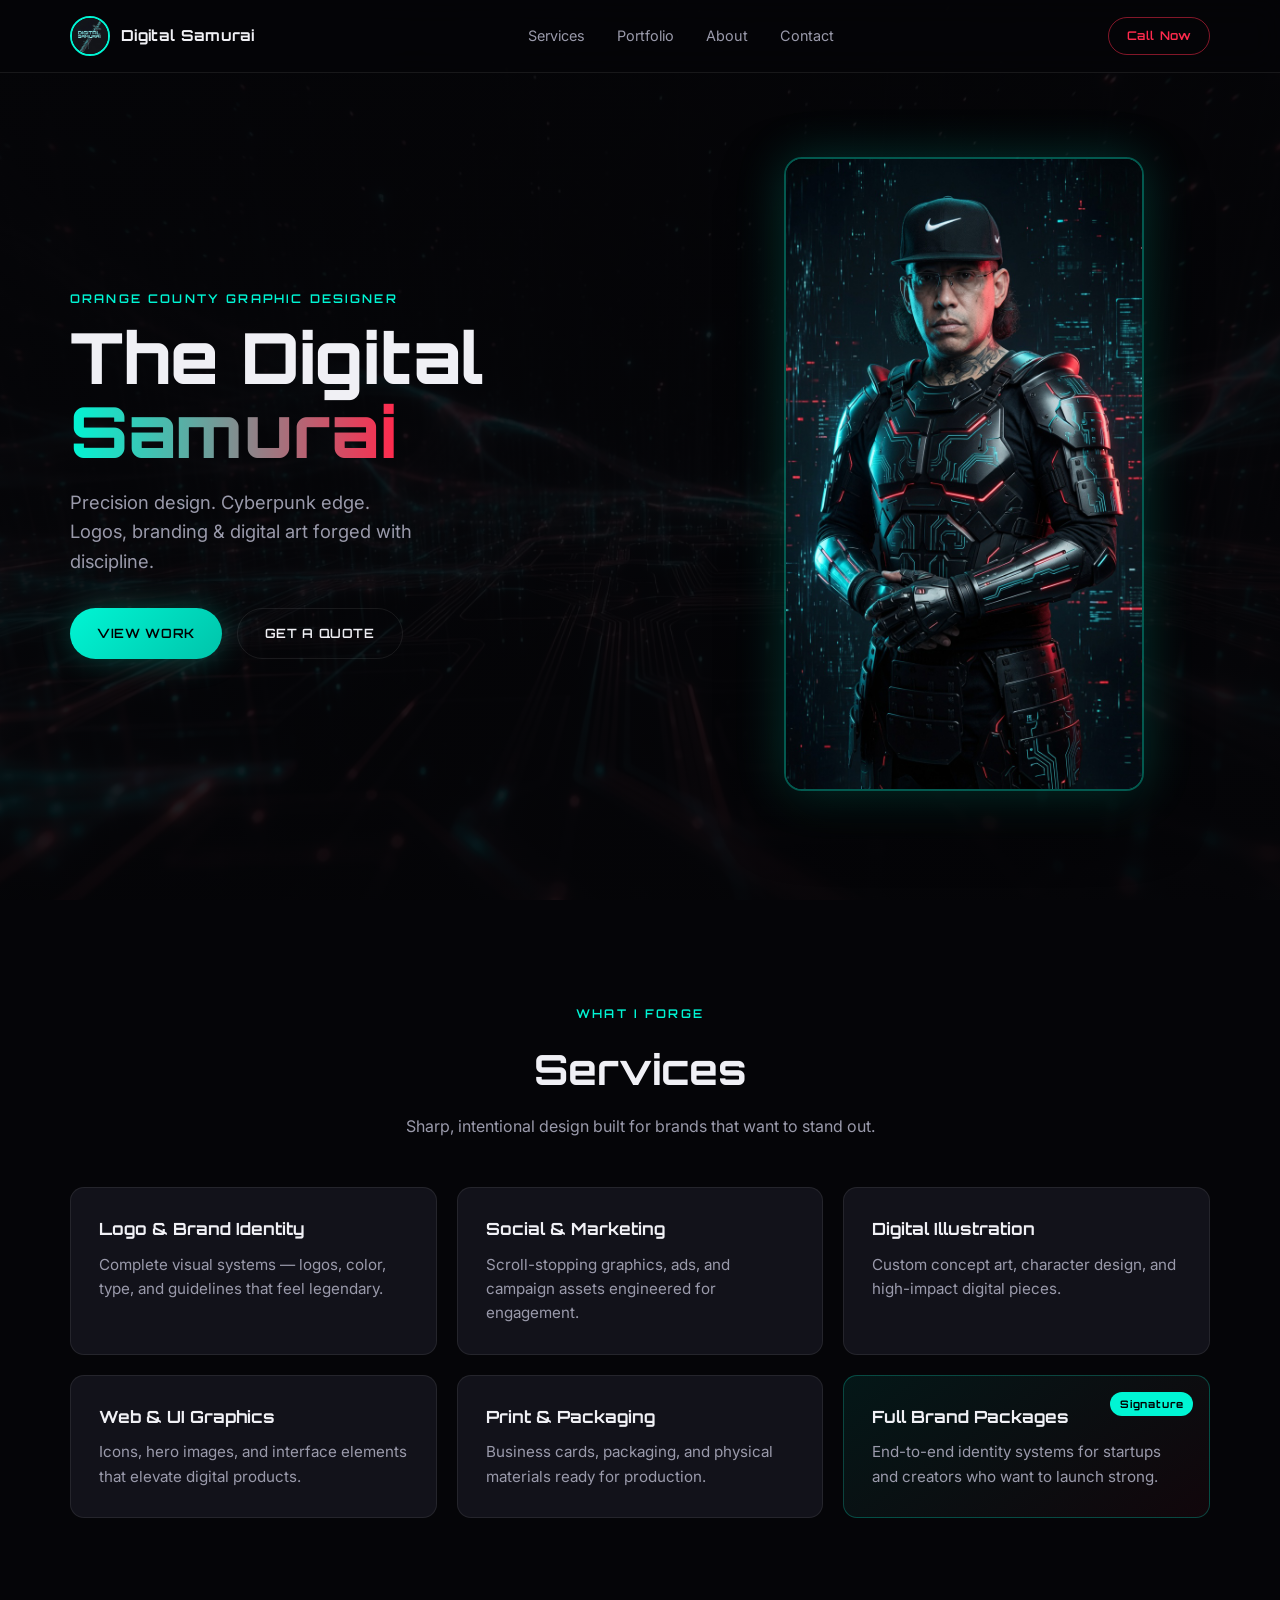
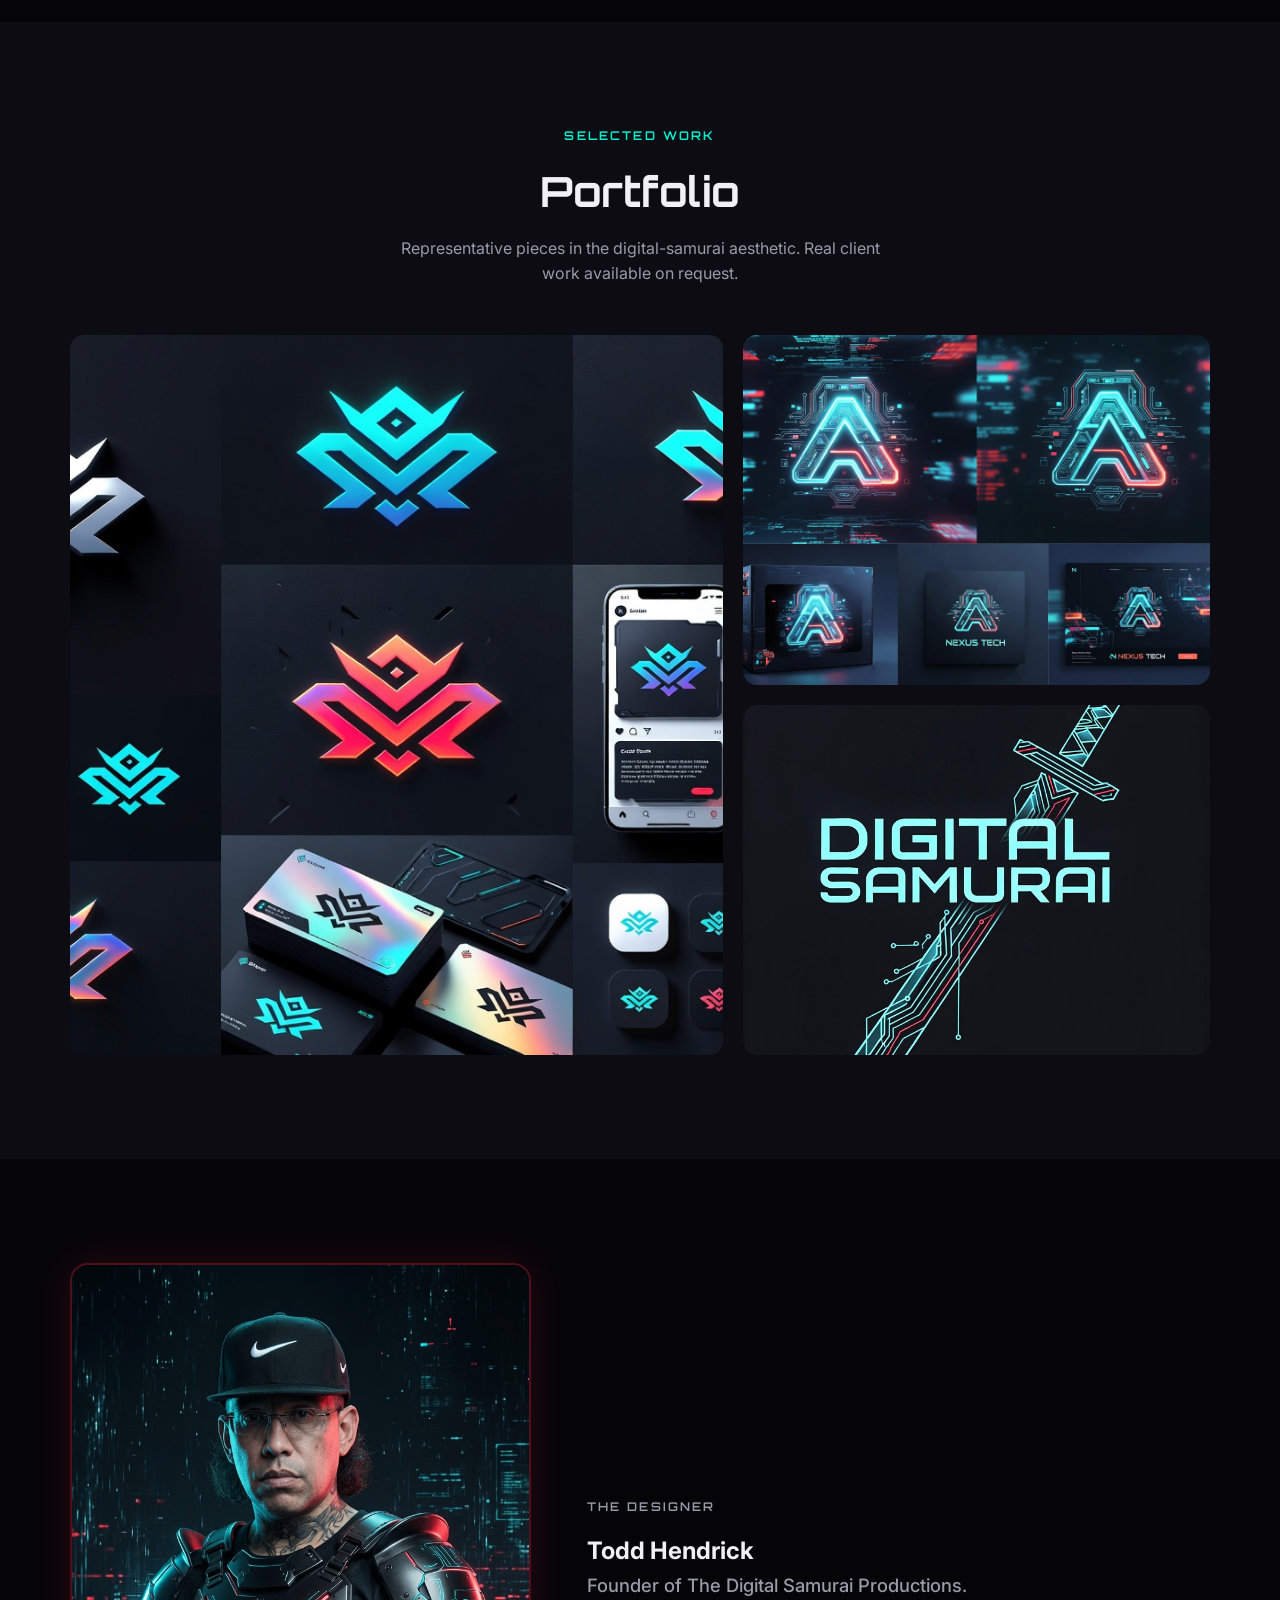
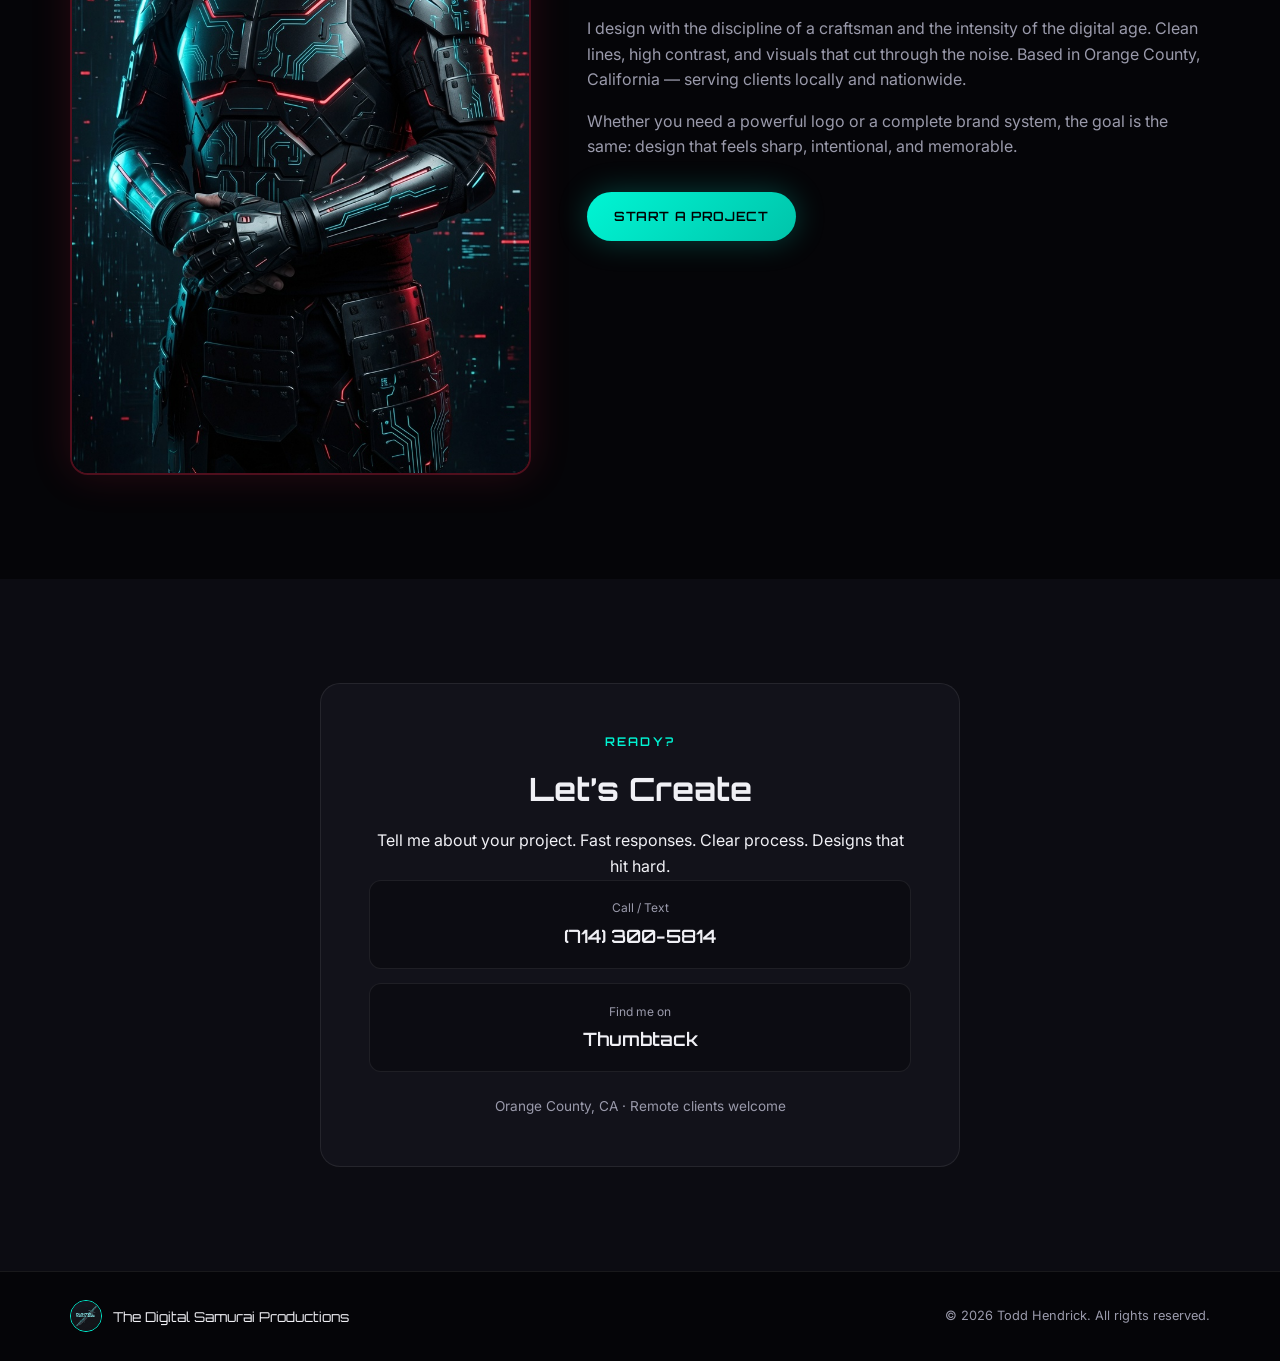
==== index.html @ 9743c08f "Add files via upload" ====
<!DOCTYPE html>
<html lang="en">
<head>
    <meta charset="UTF-8">
    <meta name="viewport" content="width=device-width, initial-scale=1.0">
    <meta name="description" content="The Digital Samurai Productions — Precision graphic design, logos, branding & digital art. Orange County based. Forged with cyberpunk intensity and samurai discipline.">
    <meta name="author" content="Todd Hendrick">
    <title>The Digital Samurai Productions | Graphic Design</title>
    <link rel="icon" type="image/jpeg" href="assets/images/logo.jpg">
    <link rel="preconnect" href="https://fonts.googleapis.com">
    <link rel="preconnect" href="https://fonts.gstatic.com" crossorigin>
    <link href="https://fonts.googleapis.com/css2?family=Orbitron:wght@500;600;700;800&family=Inter:wght@300;400;500;600;700&display=swap" rel="stylesheet">
    <link rel="stylesheet" href="styles.css">
</head>
<body>
    <!-- Header -->
    <header class="header" id="header">
        <div class="container nav">
            <a href="#home" class="logo">
                <img src="assets/images/logo.jpg" alt="Digital Samurai Logo" class="logo-img">
                <span>Digital Samurai</span>
            </a>
            <nav class="nav-links" id="nav-links">
                <a href="#services">Services</a>
                <a href="#portfolio">Portfolio</a>
                <a href="#about">About</a>
                <a href="#contact">Contact</a>
            </nav>
            <a href="tel:7143005814" class="btn-call">Call Now</a>
            <button class="menu-btn" id="menu-btn" aria-label="Menu">
                <span></span><span></span><span></span>
            </button>
        </div>
    </header>

    <!-- Hero -->
    <section class="hero" id="home">
        <div class="hero-bg">
            <img src="assets/images/hero-bg.jpg" alt="" class="hero-bg-img">
            <div class="hero-overlay"></div>
        </div>
        <div class="container hero-inner">
            <div class="hero-text">
                <p class="eyebrow">Orange County Graphic Designer</p>
                <h1>The Digital<br><span class="gradient">Samurai</span></h1>
                <p class="tagline">Precision design. Cyberpunk edge.<br>Logos, branding & digital art forged with discipline.</p>
                <div class="hero-ctas">
                    <a href="#portfolio" class="btn primary">View Work</a>
                    <a href="#contact" class="btn secondary">Get a Quote</a>
                </div>
            </div>
            <div class="hero-portrait">
                <img src="assets/images/portrait.jpg" alt="Todd Hendrick — Digital Samurai" class="portrait">
            </div>
        </div>
    </section>

    <!-- Services -->
    <section class="section" id="services">
        <div class="container">
            <div class="section-head">
                <p class="eyebrow">What I Forge</p>
                <h2>Services</h2>
                <p class="section-desc">Sharp, intentional design built for brands that want to stand out.</p>
            </div>
            <div class="services-grid">
                <div class="card">
                    <h3>Logo & Brand Identity</h3>
                    <p>Complete visual systems — logos, color, type, and guidelines that feel legendary.</p>
                </div>
                <div class="card">
                    <h3>Social & Marketing</h3>
                    <p>Scroll-stopping graphics, ads, and campaign assets engineered for engagement.</p>
                </div>
                <div class="card">
                    <h3>Digital Illustration</h3>
                    <p>Custom concept art, character design, and high-impact digital pieces.</p>
                </div>
                <div class="card">
                    <h3>Web & UI Graphics</h3>
                    <p>Icons, hero images, and interface elements that elevate digital products.</p>
                </div>
                <div class="card">
                    <h3>Print & Packaging</h3>
                    <p>Business cards, packaging, and physical materials ready for production.</p>
                </div>
                <div class="card featured">
                    <span class="badge">Signature</span>
                    <h3>Full Brand Packages</h3>
                    <p>End-to-end identity systems for startups and creators who want to launch strong.</p>
                </div>
            </div>
        </div>
    </section>

    <!-- Portfolio -->
    <section class="section dark" id="portfolio">
        <div class="container">
            <div class="section-head">
                <p class="eyebrow">Selected Work</p>
                <h2>Portfolio</h2>
                <p class="section-desc">Representative pieces in the digital-samurai aesthetic. Real client work available on request.</p>
            </div>
            <div class="portfolio-grid">
                <article class="work large">
                    <img src="assets/images/portfolio-1.jpg" alt="Brand Identity System">
                    <div class="work-info">
                        <h3>Brand Identity Systems</h3>
                        <p>Full logo suites, mockups & digital applications</p>
                    </div>
                </article>
                <article class="work">
                    <img src="assets/images/portfolio-2.jpg" alt="Tech Logo & Packaging">
                    <div class="work-info">
                        <h3>Tech Branding</h3>
                        <p>Logo, packaging & web presence</p>
                    </div>
                </article>
                <article class="work">
                    <img src="assets/images/logo.jpg" alt="Digital Samurai Mark">
                    <div class="work-info">
                        <h3>Own Mark</h3>
                        <p>Primary logo exploration</p>
                    </div>
                </article>
            </div>
        </div>
    </section>

    <!-- About -->
    <section class="section" id="about">
        <div class="container about-grid">
            <div class="about-img">
                <img src="assets/images/portrait.jpg" alt="Todd Hendrick">
            </div>
            <div class="about-text">
                <p class="eyebrow">The Designer</p>
                <h2>Todd Hendrick</h2>
                <p class="lead">Founder of The Digital Samurai Productions.</p>
                <p>I design with the discipline of a craftsman and the intensity of the digital age. Clean lines, high contrast, and visuals that cut through the noise. Based in Orange County, California — serving clients locally and nationwide.</p>
                <p>Whether you need a powerful logo or a complete brand system, the goal is the same: design that feels sharp, intentional, and memorable.</p>
                <a href="#contact" class="btn primary">Start a Project</a>
            </div>
        </div>
    </section>

    <!-- Contact -->
    <section class="section dark" id="contact">
        <div class="container">
            <div class="contact-box">
                <div class="contact-text">
                    <p class="eyebrow">Ready?</p>
                    <h2>Let’s Create</h2>
                    <p>Tell me about your project. Fast responses. Clear process. Designs that hit hard.</p>
                    <div class="contact-methods">
                        <a href="tel:7143005814" class="method">
                            <span class="label">Call / Text</span>
                            <span class="value">(714) 300-5814</span>
                        </a>
                        <a href="https://www.thumbtack.com" target="_blank" rel="noopener" class="method">
                            <span class="label">Find me on</span>
                            <span class="value">Thumbtack</span>
                        </a>
                    </div>
                    <p class="note">Orange County, CA · Remote clients welcome</p>
                </div>
            </div>
        </div>
    </section>

    <!-- Footer -->
    <footer class="footer">
        <div class="container footer-inner">
            <div class="footer-brand">
                <img src="assets/images/logo.jpg" alt="" class="footer-logo">
                <span>The Digital Samurai Productions</span>
            </div>
            <p class="copyright">© 2026 Todd Hendrick. All rights reserved.</p>
        </div>
    </footer>

    <script src="script.js"></script>
</body>
</html>
---- styles.css ----
/* Digital Samurai v2 — Clean Cyberpunk */
:root {
    --bg: #050508;
    --bg-2: #0c0c12;
    --card: #12121a;
    --cyan: #00f5d4;
    --red: #ff2a4d;
    --text: #f0f0f5;
    --muted: #9a9aab;
    --border: rgba(255,255,255,0.08);
    --font-display: 'Orbitron', sans-serif;
    --font-body: 'Inter', system-ui, sans-serif;
    --radius: 14px;
}

*, *::before, *::after { box-sizing: border-box; margin: 0; padding: 0; }
html { scroll-behavior: smooth; }
body {
    font-family: var(--font-body);
    background: var(--bg);
    color: var(--text);
    line-height: 1.6;
    -webkit-font-smoothing: antialiased;
}
img { max-width: 100%; display: block; }
a { color: inherit; text-decoration: none; }
.container { width: min(1140px, 92vw); margin-inline: auto; }

/* Header */
.header {
    position: fixed;
    top: 0; left: 0; right: 0;
    z-index: 100;
    padding: 1rem 0;
    background: rgba(5,5,8,0.85);
    backdrop-filter: blur(16px);
    border-bottom: 1px solid var(--border);
}
.nav {
    display: flex;
    align-items: center;
    justify-content: space-between;
    gap: 1.5rem;
}
.logo {
    display: flex;
    align-items: center;
    gap: 0.7rem;
    font-family: var(--font-display);
    font-weight: 700;
    font-size: 0.95rem;
    letter-spacing: 0.02em;
}
.logo-img {
    width: 40px; height: 40px;
    border-radius: 50%;
    object-fit: cover;
    border: 2px solid var(--cyan);
}
.nav-links {
    display: flex;
    gap: 2rem;
}
.nav-links a {
    font-size: 0.9rem;
    color: var(--muted);
    transition: color 0.2s;
}
.nav-links a:hover { color: var(--text); }
.btn-call {
    font-family: var(--font-display);
    font-size: 0.75rem;
    font-weight: 600;
    letter-spacing: 0.05em;
    padding: 0.55rem 1.1rem;
    border: 1px solid rgba(255,42,77,0.5);
    border-radius: 50px;
    color: var(--red);
    transition: all 0.25s;
}
.btn-call:hover {
    background: var(--red);
    color: #fff;
}
.menu-btn {
    display: none;
    flex-direction: column;
    gap: 5px;
    background: none;
    border: none;
    cursor: pointer;
}
.menu-btn span {
    width: 22px; height: 2px;
    background: var(--text);
}

/* Hero */
.hero {
    position: relative;
    min-height: 100vh;
    display: flex;
    align-items: center;
    padding: 7rem 0 4rem;
    overflow: hidden;
}
.hero-bg {
    position: absolute;
    inset: 0;
    z-index: 0;
}
.hero-bg-img {
    width: 100%; height: 100%;
    object-fit: cover;
    opacity: 0.35;
}
.hero-overlay {
    position: absolute;
    inset: 0;
    background: linear-gradient(135deg, rgba(5,5,8,0.92) 0%, rgba(5,5,8,0.7) 50%, rgba(5,5,8,0.9) 100%);
}
.hero-inner {
    position: relative;
    z-index: 1;
    display: grid;
    grid-template-columns: 1.1fr 0.9fr;
    gap: 3rem;
    align-items: center;
}
.eyebrow {
    font-family: var(--font-display);
    font-size: 0.75rem;
    font-weight: 600;
    letter-spacing: 0.18em;
    text-transform: uppercase;
    color: var(--cyan);
    margin-bottom: 0.8rem;
}
.hero h1 {
    font-family: var(--font-display);
    font-size: clamp(2.8rem, 7vw, 4.4rem);
    font-weight: 800;
    line-height: 1.05;
    margin-bottom: 1.2rem;
}
.gradient {
    background: linear-gradient(90deg, var(--cyan), var(--red));
    -webkit-background-clip: text;
    -webkit-text-fill-color: transparent;
    background-clip: text;
}
.tagline {
    font-size: 1.15rem;
    color: var(--muted);
    margin-bottom: 2rem;
    max-width: 420px;
}
.hero-ctas {
    display: flex;
    flex-wrap: wrap;
    gap: 0.9rem;
}
.btn {
    display: inline-flex;
    align-items: center;
    justify-content: center;
    padding: 0.9rem 1.7rem;
    font-family: var(--font-display);
    font-size: 0.8rem;
    font-weight: 600;
    letter-spacing: 0.05em;
    text-transform: uppercase;
    border-radius: 50px;
    border: none;
    cursor: pointer;
    transition: all 0.25s;
}
.btn.primary {
    background: linear-gradient(135deg, var(--cyan), #00c4aa);
    color: #000;
    box-shadow: 0 0 30px rgba(0,245,212,0.25);
}
.btn.primary:hover {
    transform: translateY(-2px);
    box-shadow: 0 0 40px rgba(0,245,212,0.4);
}
.btn.secondary {
    background: transparent;
    color: var(--text);
    border: 1px solid var(--border);
}
.btn.secondary:hover {
    border-color: var(--cyan);
    color: var(--cyan);
}
.hero-portrait {
    display: flex;
    justify-content: center;
}
.portrait {
    width: min(360px, 90%);
    border-radius: 18px;
    border: 2px solid rgba(0,245,212,0.35);
    box-shadow: 0 0 50px rgba(0,245,212,0.2), 0 25px 60px rgba(0,0,0,0.5);
}

/* Sections */
.section {
    padding: clamp(4rem, 9vw, 6.5rem) 0;
}
.section.dark { background: var(--bg-2); }
.section-head {
    text-align: center;
    margin-bottom: 3rem;
}
.section-head h2 {
    font-family: var(--font-display);
    font-size: clamp(1.9rem, 4vw, 2.6rem);
    font-weight: 700;
    margin-bottom: 0.7rem;
}
.section-desc {
    color: var(--muted);
    max-width: 480px;
    margin-inline: auto;
}

/* Services */
.services-grid {
    display: grid;
    grid-template-columns: repeat(auto-fit, minmax(280px, 1fr));
    gap: 1.25rem;
}
.card {
    background: var(--card);
    border: 1px solid var(--border);
    border-radius: var(--radius);
    padding: 1.75rem;
    position: relative;
    transition: all 0.3s;
}
.card:hover {
    border-color: rgba(0,245,212,0.3);
    transform: translateY(-4px);
}
.card h3 {
    font-family: var(--font-display);
    font-size: 1.05rem;
    margin-bottom: 0.6rem;
}
.card p { color: var(--muted); font-size: 0.95rem; }
.card.featured {
    background: linear-gradient(145deg, rgba(0,245,212,0.08), rgba(255,42,77,0.05));
    border-color: rgba(0,245,212,0.25);
}
.badge {
    position: absolute;
    top: 1rem; right: 1rem;
    font-family: var(--font-display);
    font-size: 0.65rem;
    font-weight: 700;
    letter-spacing: 0.08em;
    background: var(--cyan);
    color: #000;
    padding: 0.25rem 0.6rem;
    border-radius: 20px;
}

/* Portfolio */
.portfolio-grid {
    display: grid;
    grid-template-columns: 1.4fr 1fr;
    gap: 1.25rem;
}
.work {
    position: relative;
    border-radius: var(--radius);
    overflow: hidden;
    background: var(--card);
    aspect-ratio: 4/3;
}
.work.large {
    grid-row: span 2;
    aspect-ratio: auto;
}
.work img {
    width: 100%; height: 100%;
    object-fit: cover;
    transition: transform 0.5s;
}
.work:hover img { transform: scale(1.05); }
.work-info {
    position: absolute;
    inset: 0;
    background: linear-gradient(to top, rgba(5,5,8,0.92) 0%, transparent 55%);
    display: flex;
    flex-direction: column;
    justify-content: flex-end;
    padding: 1.4rem;
    opacity: 0;
    transition: opacity 0.3s;
}
.work:hover .work-info { opacity: 1; }
.work-info h3 {
    font-family: var(--font-display);
    font-size: 1.1rem;
    margin-bottom: 0.25rem;
}
.work-info p { font-size: 0.85rem; color: var(--muted); }

/* About */
.about-grid {
    display: grid;
    grid-template-columns: 0.85fr 1.15fr;
    gap: 3.5rem;
    align-items: center;
}
.about-img img {
    border-radius: 18px;
    border: 2px solid rgba(255,42,77,0.3);
    box-shadow: 0 0 40px rgba(255,42,77,0.15);
}
.about-text .lead {
    font-size: 1.15rem;
    font-weight: 500;
    margin-bottom: 1rem;
}
.about-text p {
    color: var(--muted);
    margin-bottom: 1rem;
}
.about-text .btn { margin-top: 1rem; }

/* Contact */
.contact-box {
    background: var(--card);
    border: 1px solid var(--border);
    border-radius: 20px;
    padding: 3rem;
    max-width: 640px;
    margin-inline: auto;
    text-align: center;
}
.contact-box h2 {
    font-family: var(--font-display);
    font-size: 2rem;
    margin-bottom: 0.8rem;
}
.contact-box > p {
    color: var(--muted);
    margin-bottom: 2rem;
}
.contact-methods {
    display: flex;
    flex-direction: column;
    gap: 0.9rem;
    margin-bottom: 1.5rem;
}
.method {
    display: flex;
    flex-direction: column;
    align-items: center;
    padding: 1.1rem;
    background: var(--bg-2);
    border: 1px solid var(--border);
    border-radius: 12px;
    transition: all 0.25s;
}
.method:hover {
    border-color: var(--cyan);
    background: rgba(0,245,212,0.05);
}
.method .label {
    font-size: 0.75rem;
    color: var(--muted);
    margin-bottom: 0.2rem;
}
.method .value {
    font-family: var(--font-display);
    font-weight: 600;
    font-size: 1.15rem;
}
.note {
    font-size: 0.85rem;
    color: var(--muted);
}

/* Footer */
.footer {
    border-top: 1px solid var(--border);
    padding: 1.8rem 0;
}
.footer-inner {
    display: flex;
    align-items: center;
    justify-content: space-between;
    gap: 1rem;
    flex-wrap: wrap;
}
.footer-brand {
    display: flex;
    align-items: center;
    gap: 0.7rem;
    font-family: var(--font-display);
    font-size: 0.85rem;
}
.footer-logo {
    width: 32px; height: 32px;
    border-radius: 50%;
    border: 1px solid var(--cyan);
}
.copyright {
    font-size: 0.8rem;
    color: var(--muted);
}

/* Responsive */
@media (max-width: 900px) {
    .hero-inner {
        grid-template-columns: 1fr;
        text-align: center;
    }
    .tagline { margin-inline: auto; }
    .hero-ctas { justify-content: center; }
    .hero-portrait { order: -1; }
    .portrait { width: min(280px, 75%); }
    .about-grid {
        grid-template-columns: 1fr;
        gap: 2rem;
    }
    .about-img { max-width: 320px; margin-inline: auto; }
    .portfolio-grid {
        grid-template-columns: 1fr;
    }
    .work.large { grid-row: auto; }
}

@media (max-width: 700px) {
    .nav-links, .btn-call { display: none; }
    .menu-btn { display: flex; }
    .nav-links.open {
        display: flex;
        flex-direction: column;
        position: fixed;
        top: 0; right: 0;
        width: 260px; height: 100vh;
        background: var(--card);
        padding: 5rem 1.5rem 2rem;
        gap: 1.5rem;
        border-left: 1px solid var(--border);
        z-index: 99;
    }
    .contact-box { padding: 2rem 1.5rem; }
}
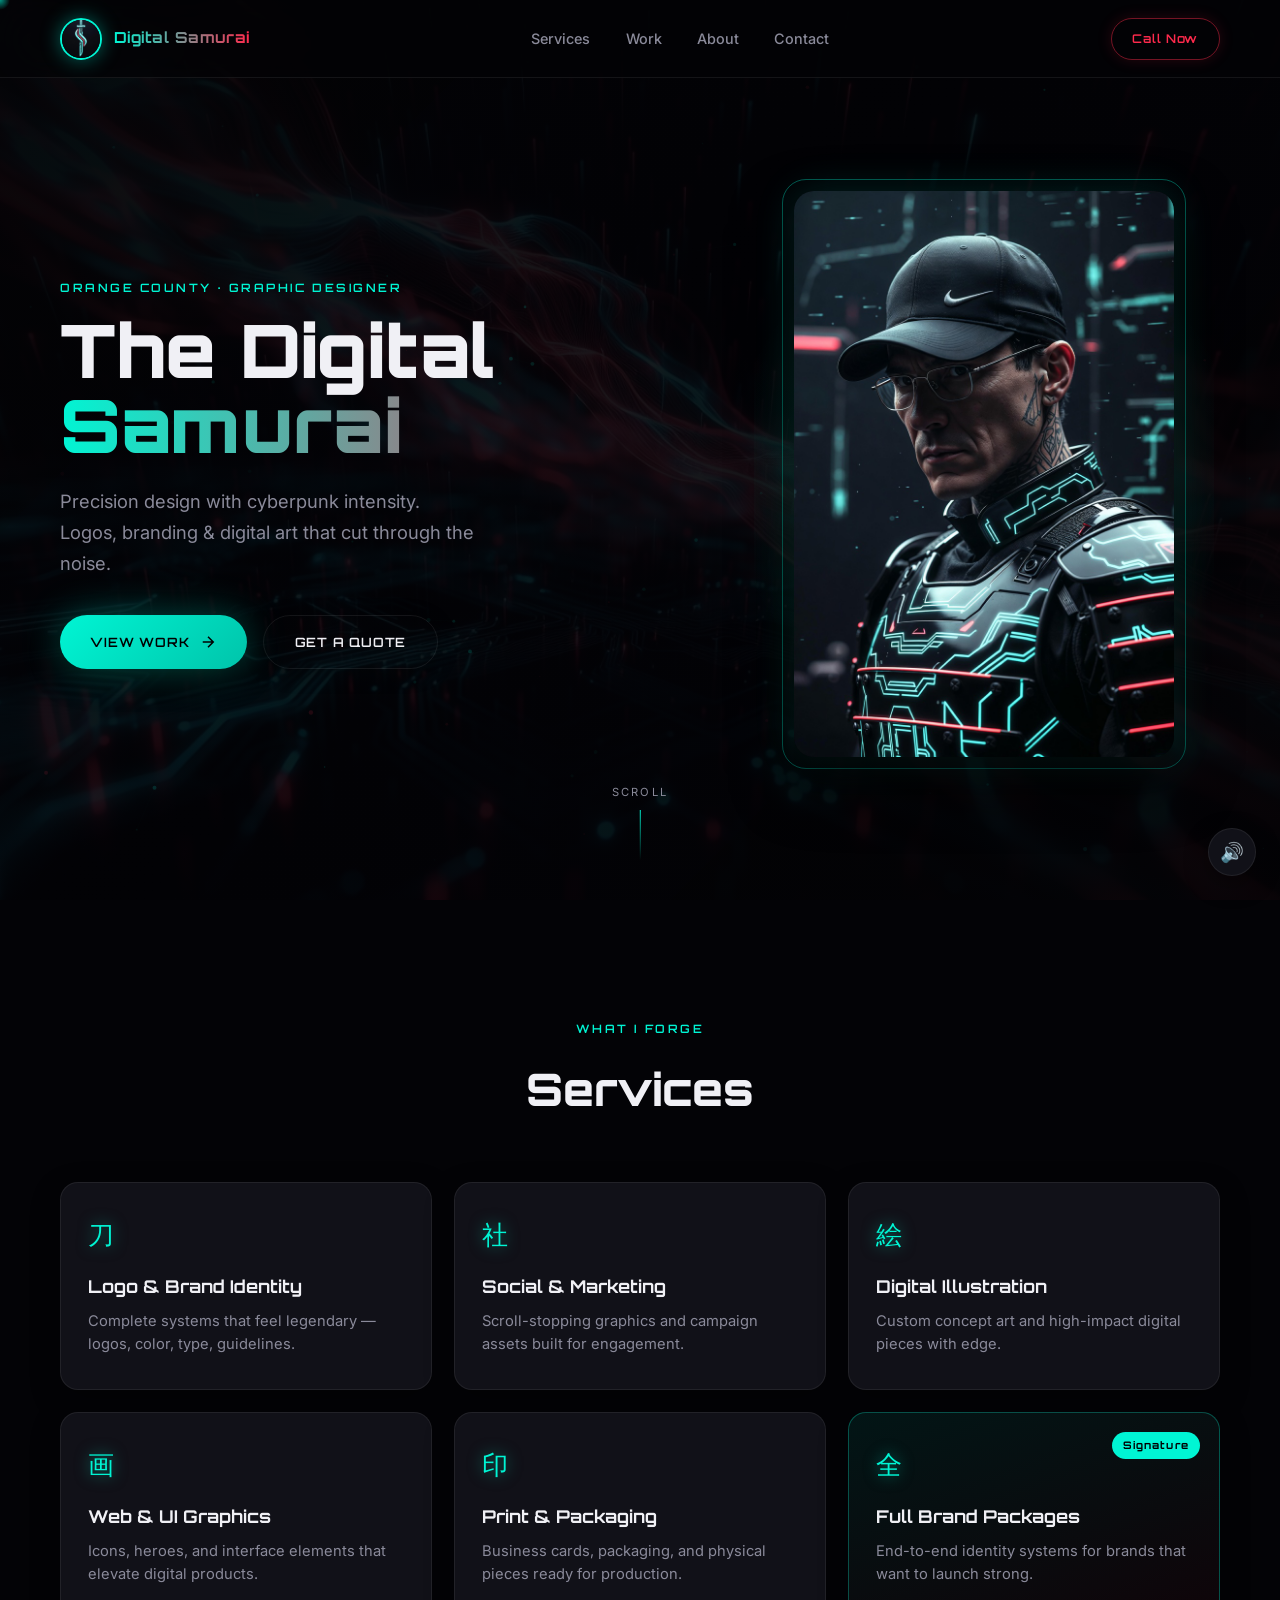
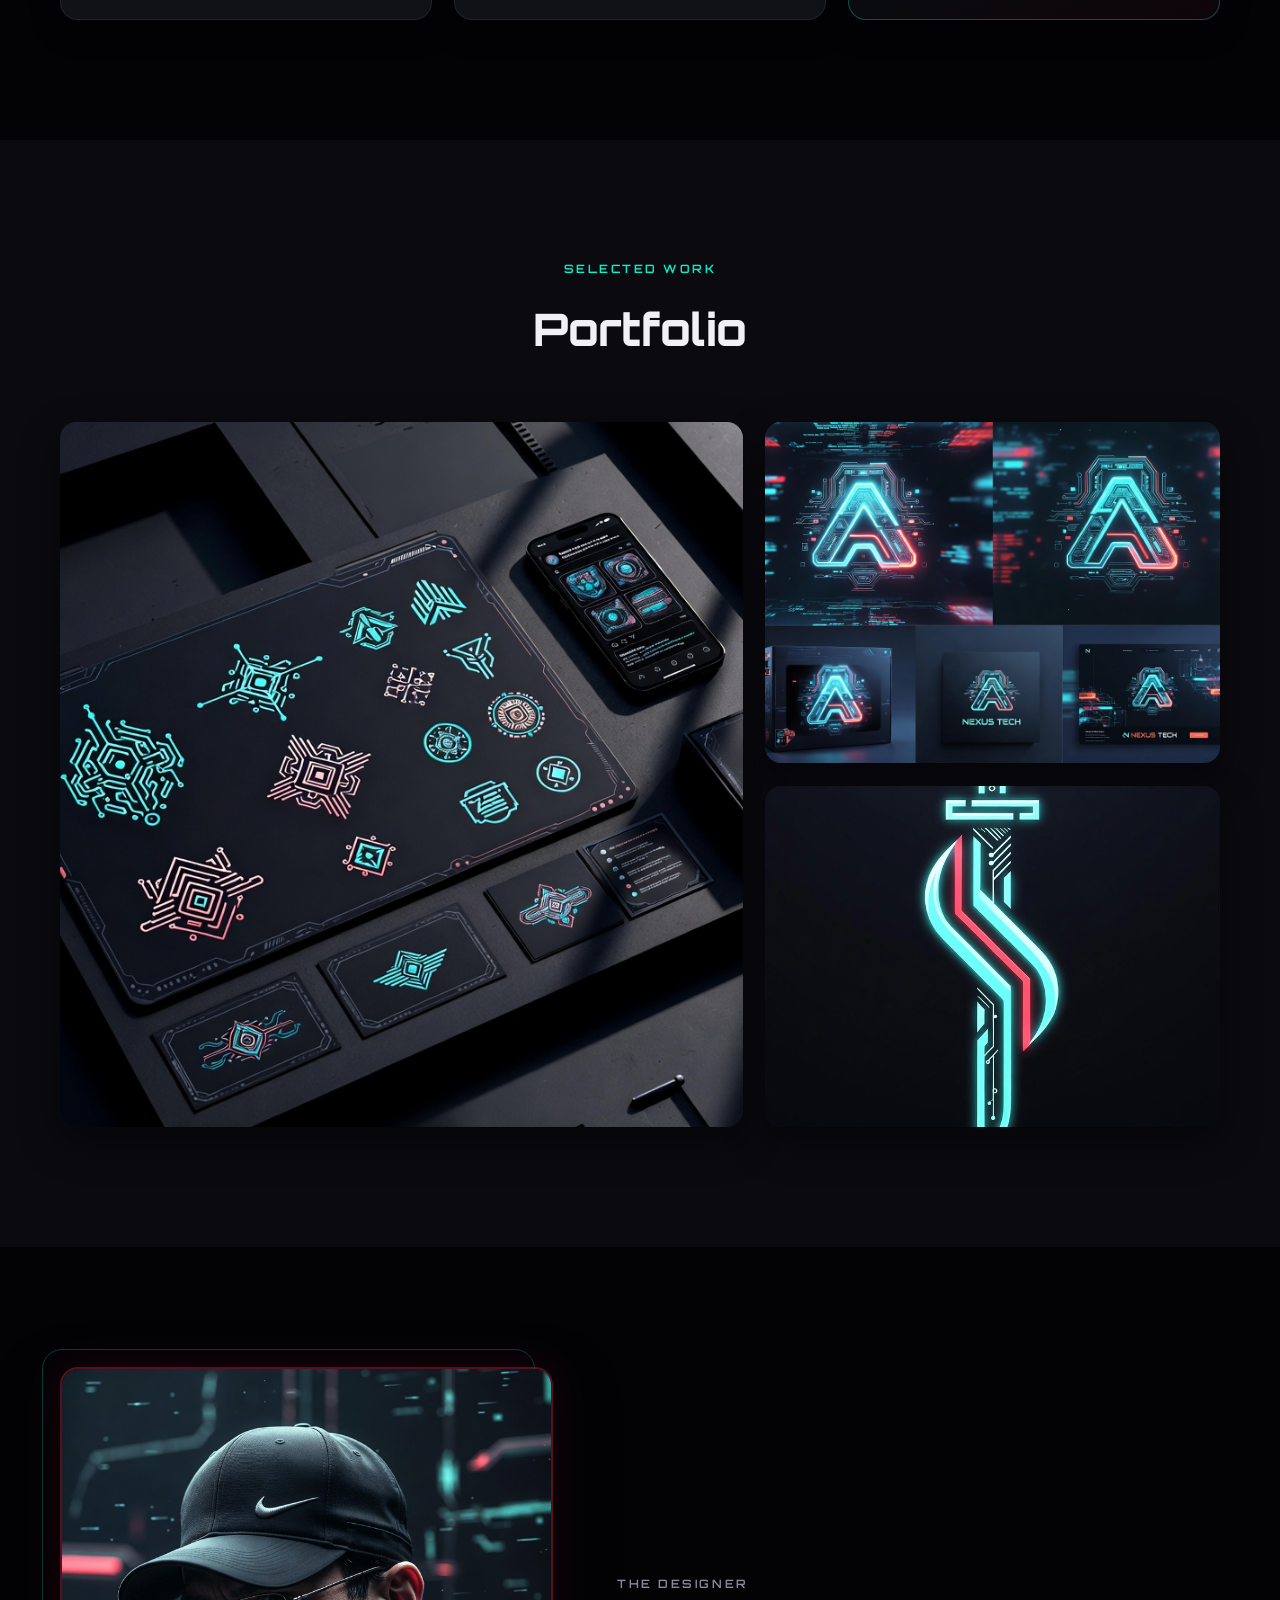
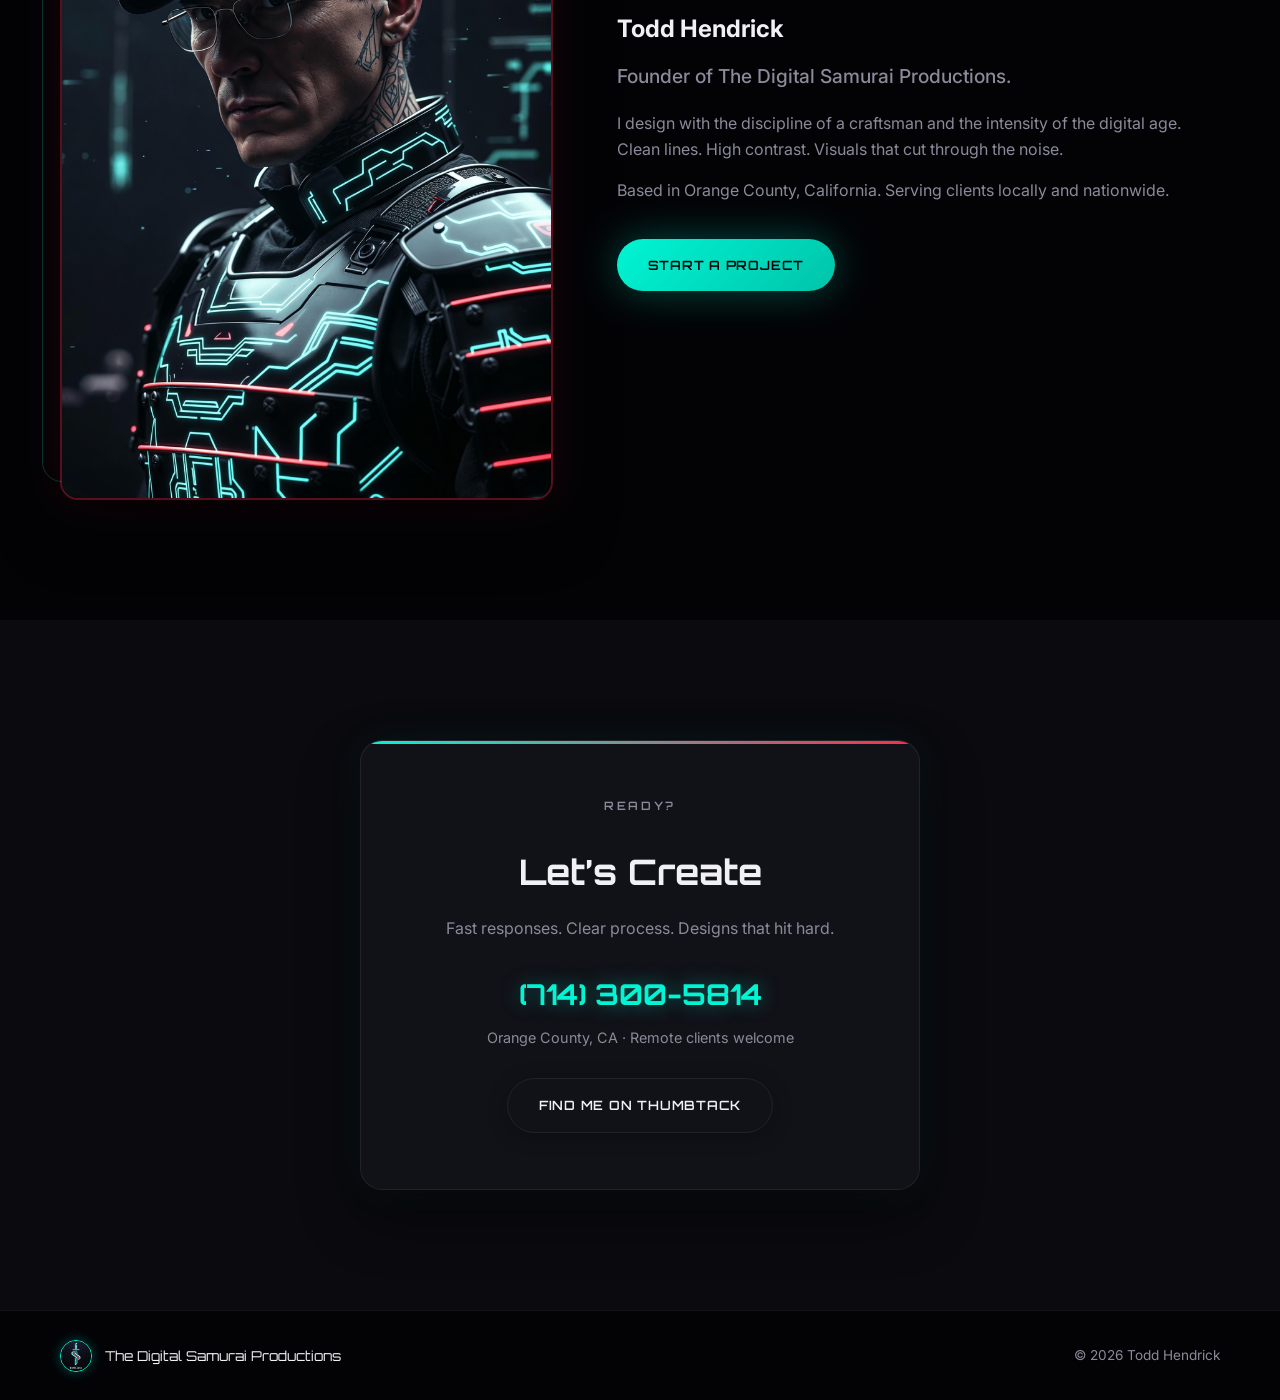
==== commit 392991c9: "Add files via upload" ====
--- a/index.html
+++ b/index.html
@@ -1,184 +1,232 @@
 <!DOCTYPE html>
 <html lang="en">
 <head>
-    <meta charset="UTF-8">
-    <meta name="viewport" content="width=device-width, initial-scale=1.0">
-    <meta name="description" content="The Digital Samurai Productions — Precision graphic design, logos, branding & digital art. Orange County based. Forged with cyberpunk intensity and samurai discipline.">
-    <meta name="author" content="Todd Hendrick">
-    <title>The Digital Samurai Productions | Graphic Design</title>
-    <link rel="icon" type="image/jpeg" href="assets/images/logo.jpg">
-    <link rel="preconnect" href="https://fonts.googleapis.com">
-    <link rel="preconnect" href="https://fonts.gstatic.com" crossorigin>
-    <link href="https://fonts.googleapis.com/css2?family=Orbitron:wght@500;600;700;800&family=Inter:wght@300;400;500;600;700&display=swap" rel="stylesheet">
-    <link rel="stylesheet" href="styles.css">
+  <meta charset="UTF-8" />
+  <meta name="viewport" content="width=device-width, initial-scale=1.0" />
+  <title>The Digital Samurai Productions</title>
+  <meta name="description" content="High-impact graphic design by Todd Hendrick. Cyberpunk precision. Samurai discipline." />
+  <link rel="icon" href="assets/images/logo.jpg" />
+  <link rel="preconnect" href="https://fonts.googleapis.com" />
+  <link rel="preconnect" href="https://fonts.gstatic.com" crossorigin />
+  <link href="https://fonts.googleapis.com/css2?family=Orbitron:wght@600;700;800;900&family=Inter:wght@300;400;500;600;700&display=swap" rel="stylesheet" />
+  <link rel="stylesheet" href="styles.css" />
 </head>
 <body>
-    <!-- Header -->
-    <header class="header" id="header">
-        <div class="container nav">
-            <a href="#home" class="logo">
-                <img src="assets/images/logo.jpg" alt="Digital Samurai Logo" class="logo-img">
-                <span>Digital Samurai</span>
-            </a>
-            <nav class="nav-links" id="nav-links">
-                <a href="#services">Services</a>
-                <a href="#portfolio">Portfolio</a>
-                <a href="#about">About</a>
-                <a href="#contact">Contact</a>
-            </nav>
-            <a href="tel:7143005814" class="btn-call">Call Now</a>
-            <button class="menu-btn" id="menu-btn" aria-label="Menu">
-                <span></span><span></span><span></span>
-            </button>
+  <!-- Particle Canvas -->
+  <canvas id="particles"></canvas>
+
+  <!-- Custom Cursor Glow -->
+  <div class="cursor-glow" id="cursor-glow"></div>
+
+  <!-- Header -->
+  <header class="header" id="header">
+    <div class="container nav">
+      <a href="#home" class="logo">
+        <img src="assets/images/logo.jpg" alt="Logo" class="logo-img" />
+        <span class="logo-text">Digital Samurai</span>
+      </a>
+
+      <nav class="nav-menu" id="nav-menu">
+        <a href="#services" class="nav-link" data-text="Services">Services</a>
+        <a href="#work" class="nav-link" data-text="Work">Work</a>
+        <a href="#about" class="nav-link" data-text="About">About</a>
+        <a href="#contact" class="nav-link" data-text="Contact">Contact</a>
+      </nav>
+
+      <a href="tel:7143005814" class="cta-call">
+        <span>Call Now</span>
+      </a>
+
+      <button class="burger" id="burger" aria-label="Menu">
+        <span></span><span></span><span></span>
+      </button>
+    </div>
+  </header>
+
+  <!-- Mobile Overlay Menu -->
+  <div class="mobile-menu" id="mobile-menu">
+    <div class="mobile-links">
+      <a href="#services" class="mobile-link">Services</a>
+      <a href="#work" class="mobile-link">Work</a>
+      <a href="#about" class="mobile-link">About</a>
+      <a href="#contact" class="mobile-link">Contact</a>
+      <a href="tel:7143005814" class="mobile-call">Call (714) 300-5814</a>
+    </div>
+  </div>
+
+  <!-- Hero -->
+  <section class="hero" id="home">
+    <div class="hero-bg-wrap">
+      <img src="assets/images/hero-bg.jpg" alt="" class="hero-bg" />
+      <div class="hero-gradient"></div>
+    </div>
+
+    <div class="container hero-grid">
+      <div class="hero-text">
+        <p class="eyebrow reveal">Orange County · Graphic Designer</p>
+        <h1 class="reveal">
+          <span class="line">The Digital</span>
+          <span class="line gradient">Samurai</span>
+        </h1>
+        <p class="tagline reveal">Precision design with cyberpunk intensity.<br>Logos, branding & digital art that cut through the noise.</p>
+        <div class="hero-btns reveal">
+          <a href="#work" class="btn btn-primary">
+            <span>View Work</span>
+            <svg width="18" height="18" viewBox="0 0 24 24" fill="none" stroke="currentColor" stroke-width="2"><path d="M5 12h14M12 5l7 7-7 7"/></svg>
+          </a>
+          <a href="#contact" class="btn btn-ghost">Get a Quote</a>
         </div>
-    </header>
-
-    <!-- Hero -->
-    <section class="hero" id="home">
-        <div class="hero-bg">
-            <img src="assets/images/hero-bg.jpg" alt="" class="hero-bg-img">
-            <div class="hero-overlay"></div>
+      </div>
+
+      <div class="hero-portrait reveal">
+        <div class="portrait-frame">
+          <img src="assets/images/portrait.jpg" alt="Todd Hendrick" class="portrait-img" />
+          <div class="portrait-ring"></div>
+          <div class="portrait-glow"></div>
         </div>
-        <div class="container hero-inner">
-            <div class="hero-text">
-                <p class="eyebrow">Orange County Graphic Designer</p>
-                <h1>The Digital<br><span class="gradient">Samurai</span></h1>
-                <p class="tagline">Precision design. Cyberpunk edge.<br>Logos, branding & digital art forged with discipline.</p>
-                <div class="hero-ctas">
-                    <a href="#portfolio" class="btn primary">View Work</a>
-                    <a href="#contact" class="btn secondary">Get a Quote</a>
-                </div>
-            </div>
-            <div class="hero-portrait">
-                <img src="assets/images/portrait.jpg" alt="Todd Hendrick — Digital Samurai" class="portrait">
-            </div>
+      </div>
+    </div>
+
+    <div class="scroll-hint">
+      <span>Scroll</span>
+      <div class="scroll-line"></div>
+    </div>
+  </section>
+
+  <!-- Services -->
+  <section class="section" id="services">
+    <div class="container">
+      <div class="section-header reveal">
+        <p class="eyebrow">What I Forge</p>
+        <h2>Services</h2>
+      </div>
+
+      <div class="services-grid">
+        <article class="service-card reveal">
+          <div class="card-icon">刀</div>
+          <h3>Logo & Brand Identity</h3>
+          <p>Complete systems that feel legendary — logos, color, type, guidelines.</p>
+          <div class="card-glow"></div>
+        </article>
+        <article class="service-card reveal">
+          <div class="card-icon">社</div>
+          <h3>Social & Marketing</h3>
+          <p>Scroll-stopping graphics and campaign assets built for engagement.</p>
+          <div class="card-glow"></div>
+        </article>
+        <article class="service-card reveal">
+          <div class="card-icon">絵</div>
+          <h3>Digital Illustration</h3>
+          <p>Custom concept art and high-impact digital pieces with edge.</p>
+          <div class="card-glow"></div>
+        </article>
+        <article class="service-card reveal">
+          <div class="card-icon">画</div>
+          <h3>Web & UI Graphics</h3>
+          <p>Icons, heroes, and interface elements that elevate digital products.</p>
+          <div class="card-glow"></div>
+        </article>
+        <article class="service-card reveal">
+          <div class="card-icon">印</div>
+          <h3>Print & Packaging</h3>
+          <p>Business cards, packaging, and physical pieces ready for production.</p>
+          <div class="card-glow"></div>
+        </article>
+        <article class="service-card featured reveal">
+          <div class="badge">Signature</div>
+          <div class="card-icon">全</div>
+          <h3>Full Brand Packages</h3>
+          <p>End-to-end identity systems for brands that want to launch strong.</p>
+          <div class="card-glow"></div>
+        </article>
+      </div>
+    </div>
+  </section>
+
+  <!-- Portfolio -->
+  <section class="section dark" id="work">
+    <div class="container">
+      <div class="section-header reveal">
+        <p class="eyebrow">Selected Work</p>
+        <h2>Portfolio</h2>
+      </div>
+
+      <div class="portfolio-grid">
+        <article class="portfolio-item large reveal">
+          <img src="assets/images/portfolio-1.jpg" alt="Brand Identity" />
+          <div class="portfolio-overlay">
+            <h3>Brand Identity Systems</h3>
+            <p>Full logo suites, mockups & digital applications</p>
+          </div>
+        </article>
+        <article class="portfolio-item reveal">
+          <img src="assets/images/portfolio-2.jpg" alt="Tech Branding" />
+          <div class="portfolio-overlay">
+            <h3>Tech Branding</h3>
+            <p>Logo, packaging & presence</p>
+          </div>
+        </article>
+        <article class="portfolio-item reveal">
+          <img src="assets/images/logo.jpg" alt="Primary Mark" />
+          <div class="portfolio-overlay">
+            <h3>Primary Mark</h3>
+            <p>Circuit Katana Logo</p>
+          </div>
+        </article>
+      </div>
+    </div>
+  </section>
+
+  <!-- About -->
+  <section class="section" id="about">
+    <div class="container about-grid">
+      <div class="about-visual reveal">
+        <div class="about-frame">
+          <img src="assets/images/portrait.jpg" alt="Todd Hendrick" />
+          <div class="about-accent"></div>
         </div>
-    </section>
-
-    <!-- Services -->
-    <section class="section" id="services">
-        <div class="container">
-            <div class="section-head">
-                <p class="eyebrow">What I Forge</p>
-                <h2>Services</h2>
-                <p class="section-desc">Sharp, intentional design built for brands that want to stand out.</p>
-            </div>
-            <div class="services-grid">
-                <div class="card">
-                    <h3>Logo & Brand Identity</h3>
-                    <p>Complete visual systems — logos, color, type, and guidelines that feel legendary.</p>
-                </div>
-                <div class="card">
-                    <h3>Social & Marketing</h3>
-                    <p>Scroll-stopping graphics, ads, and campaign assets engineered for engagement.</p>
-                </div>
-                <div class="card">
-                    <h3>Digital Illustration</h3>
-                    <p>Custom concept art, character design, and high-impact digital pieces.</p>
-                </div>
-                <div class="card">
-                    <h3>Web & UI Graphics</h3>
-                    <p>Icons, hero images, and interface elements that elevate digital products.</p>
-                </div>
-                <div class="card">
-                    <h3>Print & Packaging</h3>
-                    <p>Business cards, packaging, and physical materials ready for production.</p>
-                </div>
-                <div class="card featured">
-                    <span class="badge">Signature</span>
-                    <h3>Full Brand Packages</h3>
-                    <p>End-to-end identity systems for startups and creators who want to launch strong.</p>
-                </div>
-            </div>
-        </div>
-    </section>
-
-    <!-- Portfolio -->
-    <section class="section dark" id="portfolio">
-        <div class="container">
-            <div class="section-head">
-                <p class="eyebrow">Selected Work</p>
-                <h2>Portfolio</h2>
-                <p class="section-desc">Representative pieces in the digital-samurai aesthetic. Real client work available on request.</p>
-            </div>
-            <div class="portfolio-grid">
-                <article class="work large">
-                    <img src="assets/images/portfolio-1.jpg" alt="Brand Identity System">
-                    <div class="work-info">
-                        <h3>Brand Identity Systems</h3>
-                        <p>Full logo suites, mockups & digital applications</p>
-                    </div>
-                </article>
-                <article class="work">
-                    <img src="assets/images/portfolio-2.jpg" alt="Tech Logo & Packaging">
-                    <div class="work-info">
-                        <h3>Tech Branding</h3>
-                        <p>Logo, packaging & web presence</p>
-                    </div>
-                </article>
-                <article class="work">
-                    <img src="assets/images/logo.jpg" alt="Digital Samurai Mark">
-                    <div class="work-info">
-                        <h3>Own Mark</h3>
-                        <p>Primary logo exploration</p>
-                    </div>
-                </article>
-            </div>
-        </div>
-    </section>
-
-    <!-- About -->
-    <section class="section" id="about">
-        <div class="container about-grid">
-            <div class="about-img">
-                <img src="assets/images/portrait.jpg" alt="Todd Hendrick">
-            </div>
-            <div class="about-text">
-                <p class="eyebrow">The Designer</p>
-                <h2>Todd Hendrick</h2>
-                <p class="lead">Founder of The Digital Samurai Productions.</p>
-                <p>I design with the discipline of a craftsman and the intensity of the digital age. Clean lines, high contrast, and visuals that cut through the noise. Based in Orange County, California — serving clients locally and nationwide.</p>
-                <p>Whether you need a powerful logo or a complete brand system, the goal is the same: design that feels sharp, intentional, and memorable.</p>
-                <a href="#contact" class="btn primary">Start a Project</a>
-            </div>
-        </div>
-    </section>
-
-    <!-- Contact -->
-    <section class="section dark" id="contact">
-        <div class="container">
-            <div class="contact-box">
-                <div class="contact-text">
-                    <p class="eyebrow">Ready?</p>
-                    <h2>Let’s Create</h2>
-                    <p>Tell me about your project. Fast responses. Clear process. Designs that hit hard.</p>
-                    <div class="contact-methods">
-                        <a href="tel:7143005814" class="method">
-                            <span class="label">Call / Text</span>
-                            <span class="value">(714) 300-5814</span>
-                        </a>
-                        <a href="https://www.thumbtack.com" target="_blank" rel="noopener" class="method">
-                            <span class="label">Find me on</span>
-                            <span class="value">Thumbtack</span>
-                        </a>
-                    </div>
-                    <p class="note">Orange County, CA · Remote clients welcome</p>
-                </div>
-            </div>
-        </div>
-    </section>
-
-    <!-- Footer -->
-    <footer class="footer">
-        <div class="container footer-inner">
-            <div class="footer-brand">
-                <img src="assets/images/logo.jpg" alt="" class="footer-logo">
-                <span>The Digital Samurai Productions</span>
-            </div>
-            <p class="copyright">© 2026 Todd Hendrick. All rights reserved.</p>
-        </div>
-    </footer>
-
-    <script src="script.js"></script>
+      </div>
+      <div class="about-content reveal">
+        <p class="eyebrow">The Designer</p>
+        <h2>Todd Hendrick</h2>
+        <p class="lead">Founder of The Digital Samurai Productions.</p>
+        <p>I design with the discipline of a craftsman and the intensity of the digital age. Clean lines. High contrast. Visuals that cut through the noise.</p>
+        <p>Based in Orange County, California. Serving clients locally and nationwide.</p>
+        <a href="#contact" class="btn btn-primary">Start a Project</a>
+      </div>
+    </div>
+  </section>
+
+  <!-- Contact -->
+  <section class="section dark" id="contact">
+    <div class="container">
+      <div class="contact-card reveal">
+        <p class="eyebrow">Ready?</p>
+        <h2>Let’s Create</h2>
+        <p>Fast responses. Clear process. Designs that hit hard.</p>
+        <a href="tel:7143005814" class="phone-link">(714) 300-5814</a>
+        <p class="location">Orange County, CA · Remote clients welcome</p>
+        <a href="https://www.thumbtack.com" target="_blank" rel="noopener" class="btn btn-ghost">Find me on Thumbtack</a>
+      </div>
+    </div>
+  </section>
+
+  <!-- Footer -->
+  <footer class="footer">
+    <div class="container footer-inner">
+      <div class="footer-brand">
+        <img src="assets/images/logo.jpg" alt="" />
+        <span>The Digital Samurai Productions</span>
+      </div>
+      <p>© 2026 Todd Hendrick</p>
+    </div>
+  </footer>
+
+  <!-- Sound Toggle -->
+  <button class="sound-toggle" id="sound-toggle" title="Toggle sound">
+    <span id="sound-icon">🔊</span>
+  </button>
+
+  <script src="script.js"></script>
 </body>
 </html>
--- a/styles.css
+++ b/styles.css
@@ -1,454 +1,718 @@
-/* Digital Samurai v2 — Clean Cyberpunk */
 :root {
-    --bg: #050508;
-    --bg-2: #0c0c12;
-    --card: #12121a;
-    --cyan: #00f5d4;
-    --red: #ff2a4d;
-    --text: #f0f0f5;
-    --muted: #9a9aab;
-    --border: rgba(255,255,255,0.08);
-    --font-display: 'Orbitron', sans-serif;
-    --font-body: 'Inter', system-ui, sans-serif;
-    --radius: 14px;
+  --bg: #030306;
+  --bg2: #0a0a0f;
+  --card: #111118;
+  --cyan: #00f5d4;
+  --cyan-dim: #00c4aa;
+  --red: #ff2a4d;
+  --text: #f0f0f5;
+  --muted: #8a8a9a;
+  --border: rgba(255,255,255,0.07);
+  --font-d: 'Orbitron', sans-serif;
+  --font-b: 'Inter', system-ui, sans-serif;
+  --ease: cubic-bezier(0.22, 1, 0.36, 1);
 }
 
 *, *::before, *::after { box-sizing: border-box; margin: 0; padding: 0; }
 html { scroll-behavior: smooth; }
 body {
-    font-family: var(--font-body);
-    background: var(--bg);
-    color: var(--text);
-    line-height: 1.6;
-    -webkit-font-smoothing: antialiased;
+  font-family: var(--font-b);
+  background: var(--bg);
+  color: var(--text);
+  line-height: 1.6;
+  overflow-x: hidden;
+  cursor: none;
 }
 img { max-width: 100%; display: block; }
 a { color: inherit; text-decoration: none; }
-.container { width: min(1140px, 92vw); margin-inline: auto; }
+.container { width: min(1160px, 92%); margin-inline: auto; }
+
+/* Custom Cursor */
+.cursor-glow {
+  position: fixed;
+  width: 20px;
+  height: 20px;
+  border-radius: 50%;
+  background: radial-gradient(circle, rgba(0,245,212,0.6), transparent 70%);
+  pointer-events: none;
+  z-index: 9999;
+  transform: translate(-50%, -50%);
+  transition: width 0.2s, height 0.2s, opacity 0.2s;
+  mix-blend-mode: screen;
+}
+.cursor-glow.hover {
+  width: 50px;
+  height: 50px;
+  opacity: 0.8;
+}
+
+/* Particles */
+#particles {
+  position: fixed;
+  inset: 0;
+  z-index: 0;
+  pointer-events: none;
+}
 
 /* Header */
 .header {
-    position: fixed;
-    top: 0; left: 0; right: 0;
-    z-index: 100;
-    padding: 1rem 0;
-    background: rgba(5,5,8,0.85);
-    backdrop-filter: blur(16px);
-    border-bottom: 1px solid var(--border);
-}
+  position: fixed;
+  top: 0; left: 0; right: 0;
+  z-index: 100;
+  padding: 1.1rem 0;
+  background: rgba(3,3,6,0.75);
+  backdrop-filter: blur(20px);
+  border-bottom: 1px solid var(--border);
+  transition: padding 0.3s var(--ease);
+}
+.header.scrolled { padding: 0.7rem 0; }
+
 .nav {
-    display: flex;
-    align-items: center;
-    justify-content: space-between;
-    gap: 1.5rem;
-}
+  display: flex;
+  align-items: center;
+  justify-content: space-between;
+  gap: 1.5rem;
+  position: relative;
+  z-index: 2;
+}
+
 .logo {
-    display: flex;
-    align-items: center;
-    gap: 0.7rem;
-    font-family: var(--font-display);
-    font-weight: 700;
-    font-size: 0.95rem;
-    letter-spacing: 0.02em;
+  display: flex;
+  align-items: center;
+  gap: 0.75rem;
+  font-family: var(--font-d);
+  font-weight: 700;
+  font-size: 0.95rem;
+  letter-spacing: 0.03em;
 }
 .logo-img {
-    width: 40px; height: 40px;
-    border-radius: 50%;
-    object-fit: cover;
-    border: 2px solid var(--cyan);
-}
-.nav-links {
-    display: flex;
-    gap: 2rem;
-}
-.nav-links a {
-    font-size: 0.9rem;
-    color: var(--muted);
-    transition: color 0.2s;
-}
-.nav-links a:hover { color: var(--text); }
-.btn-call {
-    font-family: var(--font-display);
-    font-size: 0.75rem;
-    font-weight: 600;
-    letter-spacing: 0.05em;
-    padding: 0.55rem 1.1rem;
-    border: 1px solid rgba(255,42,77,0.5);
-    border-radius: 50px;
-    color: var(--red);
-    transition: all 0.25s;
-}
-.btn-call:hover {
-    background: var(--red);
-    color: #fff;
-}
-.menu-btn {
-    display: none;
-    flex-direction: column;
-    gap: 5px;
-    background: none;
-    border: none;
-    cursor: pointer;
-}
-.menu-btn span {
-    width: 22px; height: 2px;
-    background: var(--text);
-}
+  width: 42px; height: 42px;
+  border-radius: 50%;
+  object-fit: cover;
+  border: 2px solid var(--cyan);
+  box-shadow: 0 0 20px rgba(0,245,212,0.4);
+  transition: transform 0.3s, box-shadow 0.3s;
+}
+.logo:hover .logo-img {
+  transform: scale(1.08) rotate(5deg);
+  box-shadow: 0 0 30px rgba(0,245,212,0.6);
+}
+.logo-text {
+  background: linear-gradient(90deg, var(--cyan), var(--red));
+  -webkit-background-clip: text;
+  -webkit-text-fill-color: transparent;
+}
+
+.nav-menu {
+  display: flex;
+  gap: 2.2rem;
+}
+.nav-link {
+  position: relative;
+  font-size: 0.9rem;
+  font-weight: 500;
+  color: var(--muted);
+  transition: color 0.25s;
+  padding: 0.3rem 0;
+}
+.nav-link::after {
+  content: '';
+  position: absolute;
+  bottom: 0; left: 0;
+  width: 0; height: 2px;
+  background: linear-gradient(90deg, var(--cyan), var(--red));
+  transition: width 0.35s var(--ease);
+}
+.nav-link:hover {
+  color: var(--text);
+}
+.nav-link:hover::after {
+  width: 100%;
+}
+
+.cta-call {
+  font-family: var(--font-d);
+  font-size: 0.75rem;
+  font-weight: 600;
+  letter-spacing: 0.06em;
+  padding: 0.65rem 1.3rem;
+  border: 1px solid rgba(255,42,77,0.45);
+  border-radius: 50px;
+  color: var(--red);
+  position: relative;
+  overflow: hidden;
+  transition: all 0.3s;
+  box-shadow: 0 0 15px rgba(255,42,77,0.15);
+}
+.cta-call:hover {
+  background: var(--red);
+  color: #fff;
+  box-shadow: 0 0 30px rgba(255,42,77,0.4);
+  transform: translateY(-2px);
+}
+
+.burger {
+  display: none;
+  flex-direction: column;
+  gap: 6px;
+  background: none;
+  border: none;
+  cursor: pointer;
+  z-index: 110;
+  padding: 4px;
+}
+.burger span {
+  display: block;
+  width: 24px; height: 2px;
+  background: var(--text);
+  transition: all 0.3s var(--ease);
+  transform-origin: center;
+}
+.burger.active span:nth-child(1) { transform: translateY(8px) rotate(45deg); }
+.burger.active span:nth-child(2) { opacity: 0; transform: scaleX(0); }
+.burger.active span:nth-child(3) { transform: translateY(-8px) rotate(-45deg); }
+
+/* Mobile Menu */
+.mobile-menu {
+  position: fixed;
+  inset: 0;
+  background: rgba(3,3,6,0.97);
+  z-index: 90;
+  display: flex;
+  align-items: center;
+  justify-content: center;
+  opacity: 0;
+  visibility: hidden;
+  transition: all 0.4s var(--ease);
+}
+.mobile-menu.open {
+  opacity: 1;
+  visibility: visible;
+}
+.mobile-links {
+  display: flex;
+  flex-direction: column;
+  align-items: center;
+  gap: 1.8rem;
+}
+.mobile-link {
+  font-family: var(--font-d);
+  font-size: 1.8rem;
+  font-weight: 700;
+  opacity: 0;
+  transform: translateY(30px);
+  transition: all 0.4s var(--ease);
+}
+.mobile-menu.open .mobile-link {
+  opacity: 1;
+  transform: translateY(0);
+}
+.mobile-menu.open .mobile-link:nth-child(1) { transition-delay: 0.1s; }
+.mobile-menu.open .mobile-link:nth-child(2) { transition-delay: 0.15s; }
+.mobile-menu.open .mobile-link:nth-child(3) { transition-delay: 0.2s; }
+.mobile-menu.open .mobile-link:nth-child(4) { transition-delay: 0.25s; }
+.mobile-call {
+  margin-top: 1rem;
+  font-family: var(--font-d);
+  font-size: 1rem;
+  color: var(--cyan);
+  opacity: 0;
+  transition: opacity 0.4s 0.3s;
+}
+.mobile-menu.open .mobile-call { opacity: 1; }
 
 /* Hero */
 .hero {
-    position: relative;
-    min-height: 100vh;
-    display: flex;
-    align-items: center;
-    padding: 7rem 0 4rem;
-    overflow: hidden;
+  position: relative;
+  min-height: 100vh;
+  display: flex;
+  align-items: center;
+  padding: 8rem 0 5rem;
+  overflow: hidden;
+}
+.hero-bg-wrap {
+  position: absolute;
+  inset: 0;
+  z-index: 0;
 }
 .hero-bg {
-    position: absolute;
-    inset: 0;
-    z-index: 0;
-}
-.hero-bg-img {
-    width: 100%; height: 100%;
-    object-fit: cover;
-    opacity: 0.35;
-}
-.hero-overlay {
-    position: absolute;
-    inset: 0;
-    background: linear-gradient(135deg, rgba(5,5,8,0.92) 0%, rgba(5,5,8,0.7) 50%, rgba(5,5,8,0.9) 100%);
-}
-.hero-inner {
-    position: relative;
-    z-index: 1;
-    display: grid;
-    grid-template-columns: 1.1fr 0.9fr;
-    gap: 3rem;
-    align-items: center;
-}
+  width: 100%; height: 100%;
+  object-fit: cover;
+  opacity: 0.28;
+  animation: slowZoom 25s ease-in-out infinite alternate;
+}
+@keyframes slowZoom {
+  from { transform: scale(1); }
+  to { transform: scale(1.08); }
+}
+.hero-gradient {
+  position: absolute;
+  inset: 0;
+  background: linear-gradient(135deg, rgba(3,3,6,0.92) 0%, rgba(3,3,6,0.65) 45%, rgba(3,3,6,0.9) 100%);
+}
+
+.hero-grid {
+  position: relative;
+  z-index: 2;
+  display: grid;
+  grid-template-columns: 1.15fr 0.85fr;
+  gap: 3rem;
+  align-items: center;
+}
+
 .eyebrow {
-    font-family: var(--font-display);
-    font-size: 0.75rem;
-    font-weight: 600;
-    letter-spacing: 0.18em;
-    text-transform: uppercase;
-    color: var(--cyan);
-    margin-bottom: 0.8rem;
-}
+  font-family: var(--font-d);
+  font-size: 0.72rem;
+  font-weight: 600;
+  letter-spacing: 0.22em;
+  text-transform: uppercase;
+  color: var(--cyan);
+  margin-bottom: 1rem;
+}
+
 .hero h1 {
-    font-family: var(--font-display);
-    font-size: clamp(2.8rem, 7vw, 4.4rem);
-    font-weight: 800;
-    line-height: 1.05;
-    margin-bottom: 1.2rem;
-}
-.gradient {
-    background: linear-gradient(90deg, var(--cyan), var(--red));
-    -webkit-background-clip: text;
-    -webkit-text-fill-color: transparent;
-    background-clip: text;
-}
+  font-family: var(--font-d);
+  font-weight: 900;
+  line-height: 1.02;
+  margin-bottom: 1.4rem;
+}
+.hero h1 .line {
+  display: block;
+  font-size: clamp(2.8rem, 7.5vw, 4.6rem);
+}
+.hero h1 .gradient {
+  background: linear-gradient(90deg, var(--cyan), var(--red));
+  -webkit-background-clip: text;
+  -webkit-text-fill-color: transparent;
+  background-clip: text;
+}
+
 .tagline {
-    font-size: 1.15rem;
-    color: var(--muted);
-    margin-bottom: 2rem;
-    max-width: 420px;
-}
-.hero-ctas {
-    display: flex;
-    flex-wrap: wrap;
-    gap: 0.9rem;
-}
+  font-size: 1.15rem;
+  color: var(--muted);
+  margin-bottom: 2.2rem;
+  max-width: 440px;
+  line-height: 1.7;
+}
+
+.hero-btns {
+  display: flex;
+  flex-wrap: wrap;
+  gap: 1rem;
+}
+
 .btn {
-    display: inline-flex;
-    align-items: center;
-    justify-content: center;
-    padding: 0.9rem 1.7rem;
-    font-family: var(--font-display);
-    font-size: 0.8rem;
-    font-weight: 600;
-    letter-spacing: 0.05em;
-    text-transform: uppercase;
-    border-radius: 50px;
-    border: none;
-    cursor: pointer;
-    transition: all 0.25s;
-}
-.btn.primary {
-    background: linear-gradient(135deg, var(--cyan), #00c4aa);
-    color: #000;
-    box-shadow: 0 0 30px rgba(0,245,212,0.25);
-}
-.btn.primary:hover {
-    transform: translateY(-2px);
-    box-shadow: 0 0 40px rgba(0,245,212,0.4);
-}
-.btn.secondary {
-    background: transparent;
-    color: var(--text);
-    border: 1px solid var(--border);
-}
-.btn.secondary:hover {
-    border-color: var(--cyan);
-    color: var(--cyan);
-}
+  display: inline-flex;
+  align-items: center;
+  gap: 0.6rem;
+  padding: 1rem 1.9rem;
+  font-family: var(--font-d);
+  font-size: 0.8rem;
+  font-weight: 600;
+  letter-spacing: 0.06em;
+  text-transform: uppercase;
+  border-radius: 50px;
+  border: none;
+  cursor: pointer;
+  transition: all 0.35s var(--ease);
+  position: relative;
+  overflow: hidden;
+}
+.btn-primary {
+  background: linear-gradient(135deg, var(--cyan), var(--cyan-dim));
+  color: #000;
+  box-shadow: 0 0 40px rgba(0,245,212,0.3), 0 10px 30px rgba(0,0,0,0.4);
+}
+.btn-primary:hover {
+  transform: translateY(-3px) scale(1.02);
+  box-shadow: 0 0 60px rgba(0,245,212,0.5), 0 15px 40px rgba(0,0,0,0.5);
+}
+.btn-ghost {
+  background: transparent;
+  color: var(--text);
+  border: 1px solid var(--border);
+  box-shadow: 0 4px 20px rgba(0,0,0,0.3);
+}
+.btn-ghost:hover {
+  border-color: var(--cyan);
+  color: var(--cyan);
+  box-shadow: 0 0 25px rgba(0,245,212,0.2);
+  transform: translateY(-2px);
+}
+
 .hero-portrait {
-    display: flex;
-    justify-content: center;
-}
-.portrait {
-    width: min(360px, 90%);
-    border-radius: 18px;
-    border: 2px solid rgba(0,245,212,0.35);
-    box-shadow: 0 0 50px rgba(0,245,212,0.2), 0 25px 60px rgba(0,0,0,0.5);
+  display: flex;
+  justify-content: center;
+}
+.portrait-frame {
+  position: relative;
+  width: min(380px, 92%);
+}
+.portrait-img {
+  width: 100%;
+  border-radius: 20px;
+  position: relative;
+  z-index: 2;
+  box-shadow: 0 25px 60px rgba(0,0,0,0.6), 0 0 40px rgba(0,245,212,0.15);
+}
+.portrait-ring {
+  position: absolute;
+  inset: -12px;
+  border: 1px solid rgba(0,245,212,0.35);
+  border-radius: 24px;
+  z-index: 1;
+  animation: pulseRing 4s ease-in-out infinite;
+}
+.portrait-glow {
+  position: absolute;
+  inset: -40px;
+  background: radial-gradient(circle, rgba(0,245,212,0.18), transparent 65%);
+  z-index: 0;
+  animation: glowPulse 5s ease-in-out infinite;
+}
+@keyframes pulseRing {
+  0%, 100% { opacity: 0.5; transform: scale(1); }
+  50% { opacity: 1; transform: scale(1.02); }
+}
+@keyframes glowPulse {
+  0%, 100% { opacity: 0.6; }
+  50% { opacity: 1; }
+}
+
+.scroll-hint {
+  position: absolute;
+  bottom: 2.5rem;
+  left: 50%;
+  transform: translateX(-50%);
+  display: flex;
+  flex-direction: column;
+  align-items: center;
+  gap: 0.5rem;
+  font-size: 0.7rem;
+  letter-spacing: 0.2em;
+  text-transform: uppercase;
+  color: var(--muted);
+  z-index: 3;
+}
+.scroll-line {
+  width: 1px;
+  height: 50px;
+  background: linear-gradient(to bottom, var(--cyan), transparent);
+  animation: scrollPulse 2s ease-in-out infinite;
+}
+@keyframes scrollPulse {
+  0%, 100% { opacity: 0.3; transform: scaleY(0.6); }
+  50% { opacity: 1; transform: scaleY(1); }
 }
 
 /* Sections */
 .section {
-    padding: clamp(4rem, 9vw, 6.5rem) 0;
-}
-.section.dark { background: var(--bg-2); }
-.section-head {
-    text-align: center;
-    margin-bottom: 3rem;
-}
-.section-head h2 {
-    font-family: var(--font-display);
-    font-size: clamp(1.9rem, 4vw, 2.6rem);
-    font-weight: 700;
-    margin-bottom: 0.7rem;
-}
-.section-desc {
-    color: var(--muted);
-    max-width: 480px;
-    margin-inline: auto;
+  position: relative;
+  z-index: 2;
+  padding: clamp(5rem, 10vw, 7.5rem) 0;
+}
+.section.dark { background: var(--bg2); }
+
+.section-header {
+  text-align: center;
+  margin-bottom: 3.5rem;
+}
+.section-header h2 {
+  font-family: var(--font-d);
+  font-size: clamp(2rem, 4.5vw, 2.8rem);
+  font-weight: 800;
+  margin-top: 0.4rem;
 }
 
 /* Services */
 .services-grid {
-    display: grid;
-    grid-template-columns: repeat(auto-fit, minmax(280px, 1fr));
-    gap: 1.25rem;
-}
-.card {
-    background: var(--card);
-    border: 1px solid var(--border);
-    border-radius: var(--radius);
-    padding: 1.75rem;
-    position: relative;
-    transition: all 0.3s;
-}
-.card:hover {
-    border-color: rgba(0,245,212,0.3);
-    transform: translateY(-4px);
-}
-.card h3 {
-    font-family: var(--font-display);
-    font-size: 1.05rem;
-    margin-bottom: 0.6rem;
-}
-.card p { color: var(--muted); font-size: 0.95rem; }
-.card.featured {
-    background: linear-gradient(145deg, rgba(0,245,212,0.08), rgba(255,42,77,0.05));
-    border-color: rgba(0,245,212,0.25);
+  display: grid;
+  grid-template-columns: repeat(3, 1fr);
+  gap: 1.4rem;
+}
+.service-card {
+  position: relative;
+  background: var(--card);
+  border: 1px solid var(--border);
+  border-radius: 18px;
+  padding: 2rem 1.7rem;
+  overflow: hidden;
+  transition: all 0.4s var(--ease);
+  box-shadow: 0 10px 30px rgba(0,0,0,0.3);
+}
+.service-card:hover {
+  transform: translateY(-8px);
+  border-color: rgba(0,245,212,0.35);
+  box-shadow: 0 20px 50px rgba(0,0,0,0.45), 0 0 30px rgba(0,245,212,0.12);
+}
+.service-card.featured {
+  background: linear-gradient(160deg, rgba(0,245,212,0.08), rgba(255,42,77,0.05));
+  border-color: rgba(0,245,212,0.3);
 }
 .badge {
-    position: absolute;
-    top: 1rem; right: 1rem;
-    font-family: var(--font-display);
-    font-size: 0.65rem;
-    font-weight: 700;
-    letter-spacing: 0.08em;
-    background: var(--cyan);
-    color: #000;
-    padding: 0.25rem 0.6rem;
-    border-radius: 20px;
-}
+  position: absolute;
+  top: 1.2rem; right: 1.2rem;
+  font-family: var(--font-d);
+  font-size: 0.65rem;
+  font-weight: 700;
+  letter-spacing: 0.1em;
+  background: var(--cyan);
+  color: #000;
+  padding: 0.3rem 0.7rem;
+  border-radius: 20px;
+}
+.card-icon {
+  font-size: 1.6rem;
+  margin-bottom: 1rem;
+  color: var(--cyan);
+  text-shadow: 0 0 15px rgba(0,245,212,0.5);
+}
+.service-card h3 {
+  font-family: var(--font-d);
+  font-size: 1.1rem;
+  margin-bottom: 0.6rem;
+}
+.service-card p {
+  font-size: 0.92rem;
+  color: var(--muted);
+}
+.card-glow {
+  position: absolute;
+  inset: 0;
+  background: radial-gradient(circle at 50% 0%, rgba(0,245,212,0.08), transparent 60%);
+  opacity: 0;
+  transition: opacity 0.4s;
+  pointer-events: none;
+}
+.service-card:hover .card-glow { opacity: 1; }
 
 /* Portfolio */
 .portfolio-grid {
-    display: grid;
-    grid-template-columns: 1.4fr 1fr;
-    gap: 1.25rem;
-}
-.work {
-    position: relative;
-    border-radius: var(--radius);
-    overflow: hidden;
-    background: var(--card);
-    aspect-ratio: 4/3;
-}
-.work.large {
-    grid-row: span 2;
-    aspect-ratio: auto;
-}
-.work img {
-    width: 100%; height: 100%;
-    object-fit: cover;
-    transition: transform 0.5s;
-}
-.work:hover img { transform: scale(1.05); }
-.work-info {
-    position: absolute;
-    inset: 0;
-    background: linear-gradient(to top, rgba(5,5,8,0.92) 0%, transparent 55%);
-    display: flex;
-    flex-direction: column;
-    justify-content: flex-end;
-    padding: 1.4rem;
-    opacity: 0;
-    transition: opacity 0.3s;
-}
-.work:hover .work-info { opacity: 1; }
-.work-info h3 {
-    font-family: var(--font-display);
-    font-size: 1.1rem;
-    margin-bottom: 0.25rem;
-}
-.work-info p { font-size: 0.85rem; color: var(--muted); }
+  display: grid;
+  grid-template-columns: 1.5fr 1fr;
+  gap: 1.4rem;
+}
+.portfolio-item {
+  position: relative;
+  border-radius: 16px;
+  overflow: hidden;
+  background: var(--card);
+  box-shadow: 0 15px 40px rgba(0,0,0,0.4);
+  aspect-ratio: 4/3;
+}
+.portfolio-item.large {
+  grid-row: span 2;
+  aspect-ratio: auto;
+}
+.portfolio-item img {
+  width: 100%; height: 100%;
+  object-fit: cover;
+  transition: transform 0.7s var(--ease);
+}
+.portfolio-item:hover img {
+  transform: scale(1.08);
+}
+.portfolio-overlay {
+  position: absolute;
+  inset: 0;
+  background: linear-gradient(to top, rgba(3,3,6,0.95) 0%, transparent 55%);
+  display: flex;
+  flex-direction: column;
+  justify-content: flex-end;
+  padding: 1.6rem;
+  opacity: 0;
+  transition: opacity 0.4s;
+}
+.portfolio-item:hover .portfolio-overlay {
+  opacity: 1;
+}
+.portfolio-overlay h3 {
+  font-family: var(--font-d);
+  font-size: 1.15rem;
+  margin-bottom: 0.3rem;
+}
+.portfolio-overlay p {
+  font-size: 0.88rem;
+  color: var(--muted);
+}
 
 /* About */
 .about-grid {
-    display: grid;
-    grid-template-columns: 0.85fr 1.15fr;
-    gap: 3.5rem;
-    align-items: center;
-}
-.about-img img {
-    border-radius: 18px;
-    border: 2px solid rgba(255,42,77,0.3);
-    box-shadow: 0 0 40px rgba(255,42,77,0.15);
-}
-.about-text .lead {
-    font-size: 1.15rem;
-    font-weight: 500;
-    margin-bottom: 1rem;
-}
-.about-text p {
-    color: var(--muted);
-    margin-bottom: 1rem;
-}
-.about-text .btn { margin-top: 1rem; }
+  display: grid;
+  grid-template-columns: 0.9fr 1.1fr;
+  gap: 4rem;
+  align-items: center;
+}
+.about-frame {
+  position: relative;
+}
+.about-frame img {
+  border-radius: 18px;
+  border: 2px solid rgba(255,42,77,0.35);
+  box-shadow: 0 25px 60px rgba(0,0,0,0.5), 0 0 40px rgba(255,42,77,0.12);
+}
+.about-accent {
+  position: absolute;
+  top: -18px; left: -18px;
+  right: 18px; bottom: 18px;
+  border: 1px solid rgba(0,245,212,0.25);
+  border-radius: 20px;
+  z-index: -1;
+}
+.about-content .lead {
+  font-size: 1.2rem;
+  font-weight: 500;
+  margin: 0.8rem 0 1.2rem;
+}
+.about-content p {
+  color: var(--muted);
+  margin-bottom: 1rem;
+}
+.about-content .btn {
+  margin-top: 1.2rem;
+}
 
 /* Contact */
-.contact-box {
-    background: var(--card);
-    border: 1px solid var(--border);
-    border-radius: 20px;
-    padding: 3rem;
-    max-width: 640px;
-    margin-inline: auto;
-    text-align: center;
-}
-.contact-box h2 {
-    font-family: var(--font-display);
-    font-size: 2rem;
-    margin-bottom: 0.8rem;
-}
-.contact-box > p {
-    color: var(--muted);
-    margin-bottom: 2rem;
-}
-.contact-methods {
-    display: flex;
-    flex-direction: column;
-    gap: 0.9rem;
-    margin-bottom: 1.5rem;
-}
-.method {
-    display: flex;
-    flex-direction: column;
-    align-items: center;
-    padding: 1.1rem;
-    background: var(--bg-2);
-    border: 1px solid var(--border);
-    border-radius: 12px;
-    transition: all 0.25s;
-}
-.method:hover {
-    border-color: var(--cyan);
-    background: rgba(0,245,212,0.05);
-}
-.method .label {
-    font-size: 0.75rem;
-    color: var(--muted);
-    margin-bottom: 0.2rem;
-}
-.method .value {
-    font-family: var(--font-display);
-    font-weight: 600;
-    font-size: 1.15rem;
-}
-.note {
-    font-size: 0.85rem;
-    color: var(--muted);
+.contact-card {
+  max-width: 560px;
+  margin: 0 auto;
+  text-align: center;
+  background: var(--card);
+  border: 1px solid var(--border);
+  border-radius: 22px;
+  padding: 3.5rem 2.5rem;
+  box-shadow: 0 25px 60px rgba(0,0,0,0.4), 0 0 40px rgba(0,245,212,0.06);
+  position: relative;
+  overflow: hidden;
+}
+.contact-card::before {
+  content: '';
+  position: absolute;
+  top: 0; left: 0; right: 0;
+  height: 3px;
+  background: linear-gradient(90deg, var(--cyan), var(--red));
+}
+.contact-card h2 {
+  font-family: var(--font-d);
+  font-size: 2.2rem;
+  margin: 0.5rem 0 1rem;
+}
+.contact-card > p {
+  color: var(--muted);
+  margin-bottom: 1.8rem;
+}
+.phone-link {
+  display: block;
+  font-family: var(--font-d);
+  font-size: 1.8rem;
+  font-weight: 700;
+  color: var(--cyan);
+  margin-bottom: 0.6rem;
+  text-shadow: 0 0 20px rgba(0,245,212,0.4);
+  transition: all 0.3s;
+}
+.phone-link:hover {
+  transform: scale(1.05);
+  text-shadow: 0 0 35px rgba(0,245,212,0.7);
+}
+.location {
+  font-size: 0.9rem;
+  color: var(--muted);
+  margin-bottom: 1.8rem !important;
 }
 
 /* Footer */
 .footer {
-    border-top: 1px solid var(--border);
-    padding: 1.8rem 0;
+  border-top: 1px solid var(--border);
+  padding: 1.8rem 0;
+  position: relative;
+  z-index: 2;
 }
 .footer-inner {
-    display: flex;
-    align-items: center;
-    justify-content: space-between;
-    gap: 1rem;
-    flex-wrap: wrap;
+  display: flex;
+  justify-content: space-between;
+  align-items: center;
+  flex-wrap: wrap;
+  gap: 1rem;
 }
 .footer-brand {
-    display: flex;
-    align-items: center;
-    gap: 0.7rem;
-    font-family: var(--font-display);
-    font-size: 0.85rem;
-}
-.footer-logo {
-    width: 32px; height: 32px;
-    border-radius: 50%;
-    border: 1px solid var(--cyan);
-}
-.copyright {
-    font-size: 0.8rem;
-    color: var(--muted);
+  display: flex;
+  align-items: center;
+  gap: 0.8rem;
+  font-family: var(--font-d);
+  font-size: 0.85rem;
+}
+.footer-brand img {
+  width: 32px; height: 32px;
+  border-radius: 50%;
+  border: 1px solid var(--cyan);
+  box-shadow: 0 0 12px rgba(0,245,212,0.3);
+}
+.footer p {
+  font-size: 0.85rem;
+  color: var(--muted);
+}
+
+/* Sound Toggle */
+.sound-toggle {
+  position: fixed;
+  bottom: 1.5rem;
+  right: 1.5rem;
+  z-index: 50;
+  width: 48px; height: 48px;
+  border-radius: 50%;
+  background: var(--card);
+  border: 1px solid var(--border);
+  color: var(--text);
+  font-size: 1.2rem;
+  cursor: pointer;
+  display: flex;
+  align-items: center;
+  justify-content: center;
+  box-shadow: 0 8px 25px rgba(0,0,0,0.4);
+  transition: all 0.3s;
+}
+.sound-toggle:hover {
+  border-color: var(--cyan);
+  box-shadow: 0 0 20px rgba(0,245,212,0.25);
+}
+
+/* Reveal Animation */
+.reveal {
+  opacity: 0;
+  transform: translateY(40px);
+  transition: opacity 0.8s var(--ease), transform 0.8s var(--ease);
+}
+.reveal.visible {
+  opacity: 1;
+  transform: translateY(0);
 }
 
 /* Responsive */
-@media (max-width: 900px) {
-    .hero-inner {
-        grid-template-columns: 1fr;
-        text-align: center;
-    }
-    .tagline { margin-inline: auto; }
-    .hero-ctas { justify-content: center; }
-    .hero-portrait { order: -1; }
-    .portrait { width: min(280px, 75%); }
-    .about-grid {
-        grid-template-columns: 1fr;
-        gap: 2rem;
-    }
-    .about-img { max-width: 320px; margin-inline: auto; }
-    .portfolio-grid {
-        grid-template-columns: 1fr;
-    }
-    .work.large { grid-row: auto; }
-}
-
-@media (max-width: 700px) {
-    .nav-links, .btn-call { display: none; }
-    .menu-btn { display: flex; }
-    .nav-links.open {
-        display: flex;
-        flex-direction: column;
-        position: fixed;
-        top: 0; right: 0;
-        width: 260px; height: 100vh;
-        background: var(--card);
-        padding: 5rem 1.5rem 2rem;
-        gap: 1.5rem;
-        border-left: 1px solid var(--border);
-        z-index: 99;
-    }
-    .contact-box { padding: 2rem 1.5rem; }
-}
+@media (max-width: 960px) {
+  .hero-grid {
+    grid-template-columns: 1fr;
+    text-align: center;
+  }
+  .tagline { margin-inline: auto; }
+  .hero-btns { justify-content: center; }
+  .hero-portrait { order: -1; }
+  .portrait-frame { width: min(280px, 75%); }
+  .services-grid { grid-template-columns: 1fr; }
+  .portfolio-grid { grid-template-columns: 1fr; }
+  .portfolio-item.large { grid-row: auto; }
+  .about-grid {
+    grid-template-columns: 1fr;
+    gap: 2.5rem;
+    text-align: center;
+  }
+  .about-visual { max-width: 320px; margin-inline: auto; }
+  body { cursor: auto; }
+  .cursor-glow { display: none; }
+}
+
+@media (max-width: 720px) {
+  .nav-menu, .cta-call { display: none; }
+  .burger { display: flex; }
+  .contact-card { padding: 2.5rem 1.5rem; }
+}
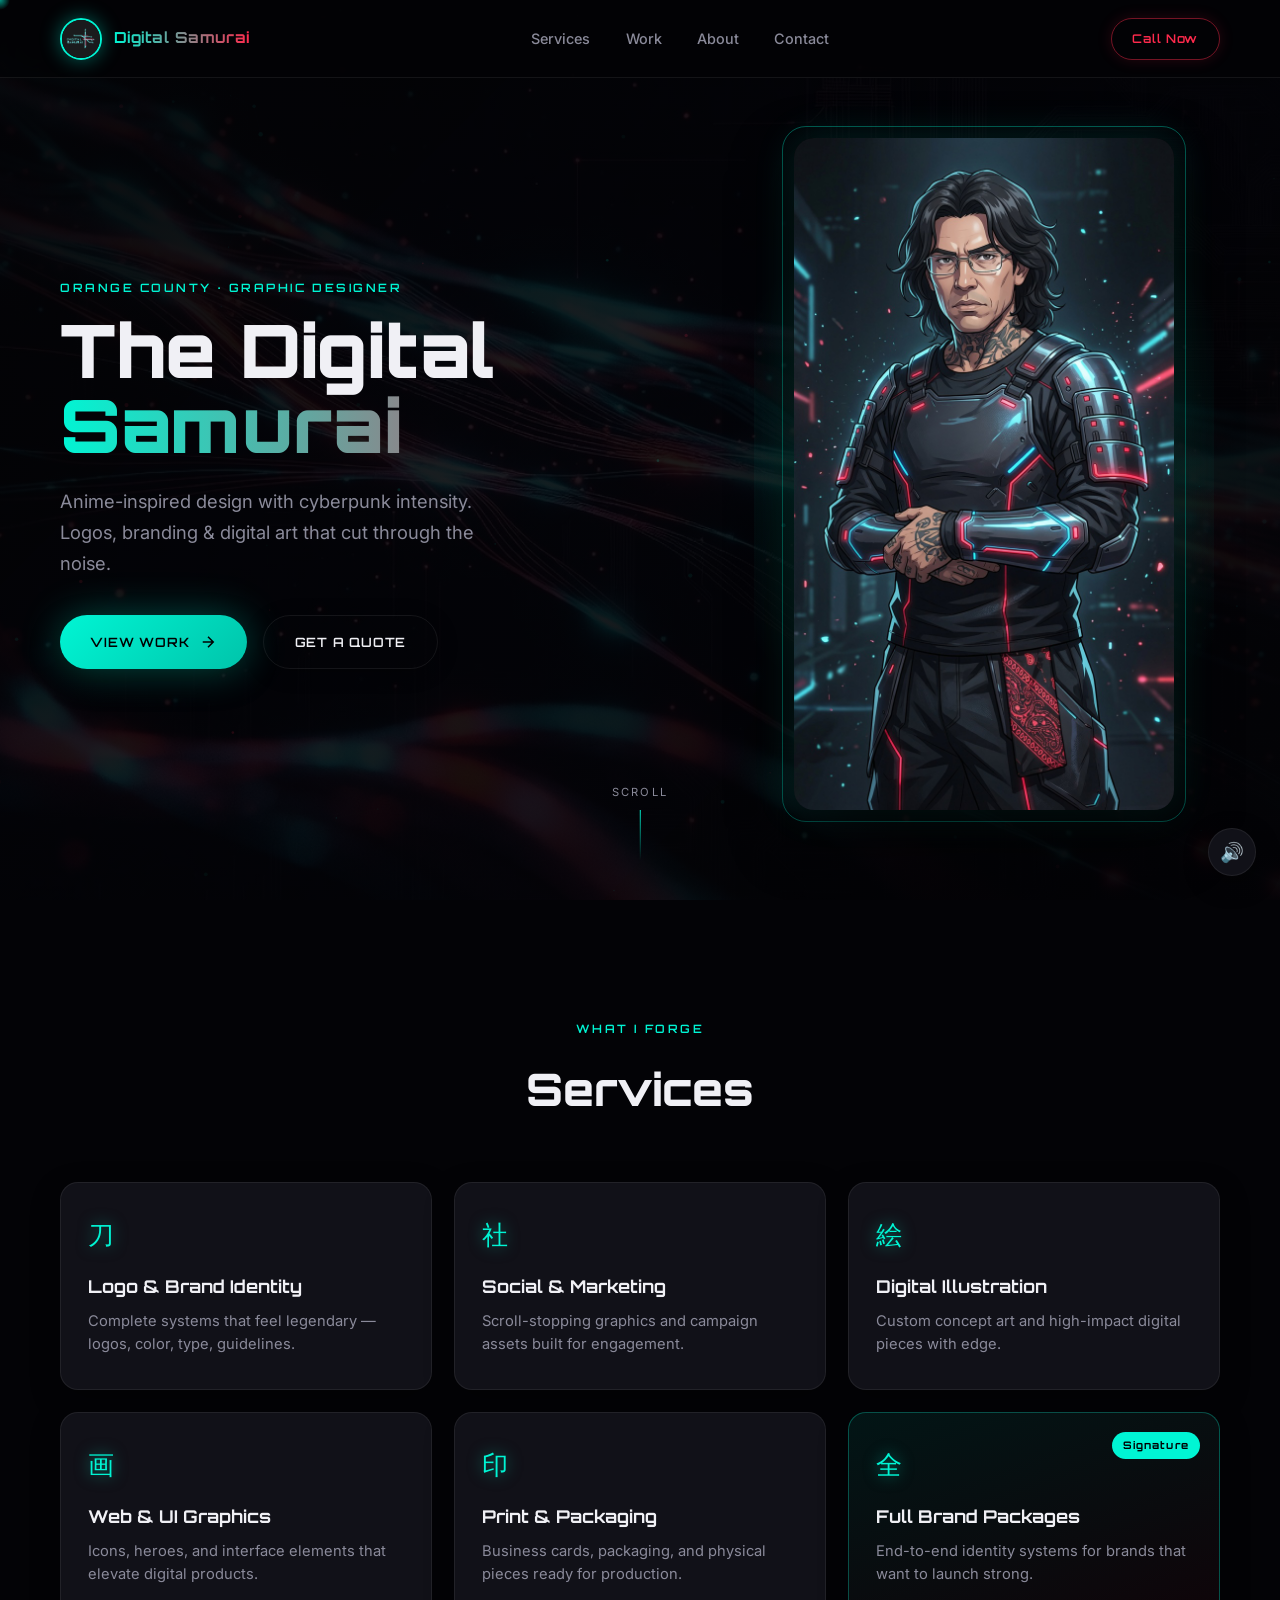
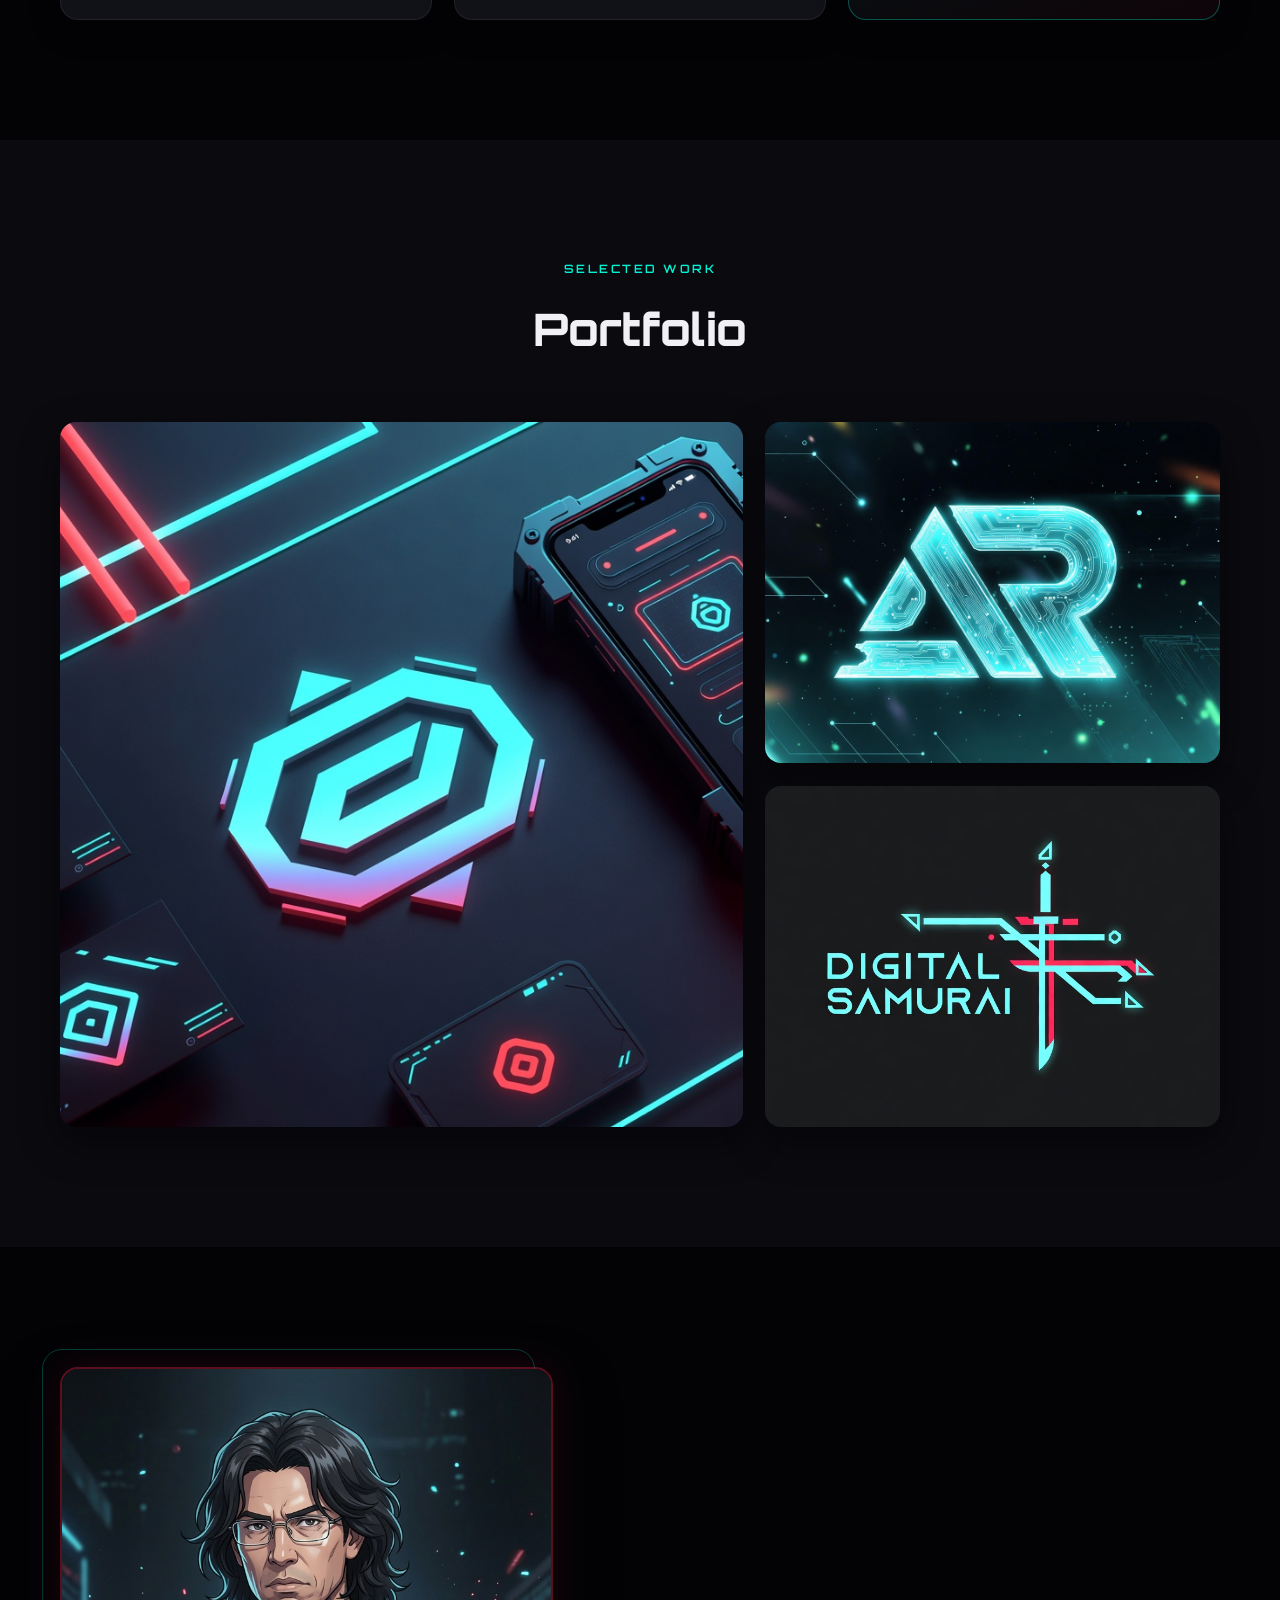
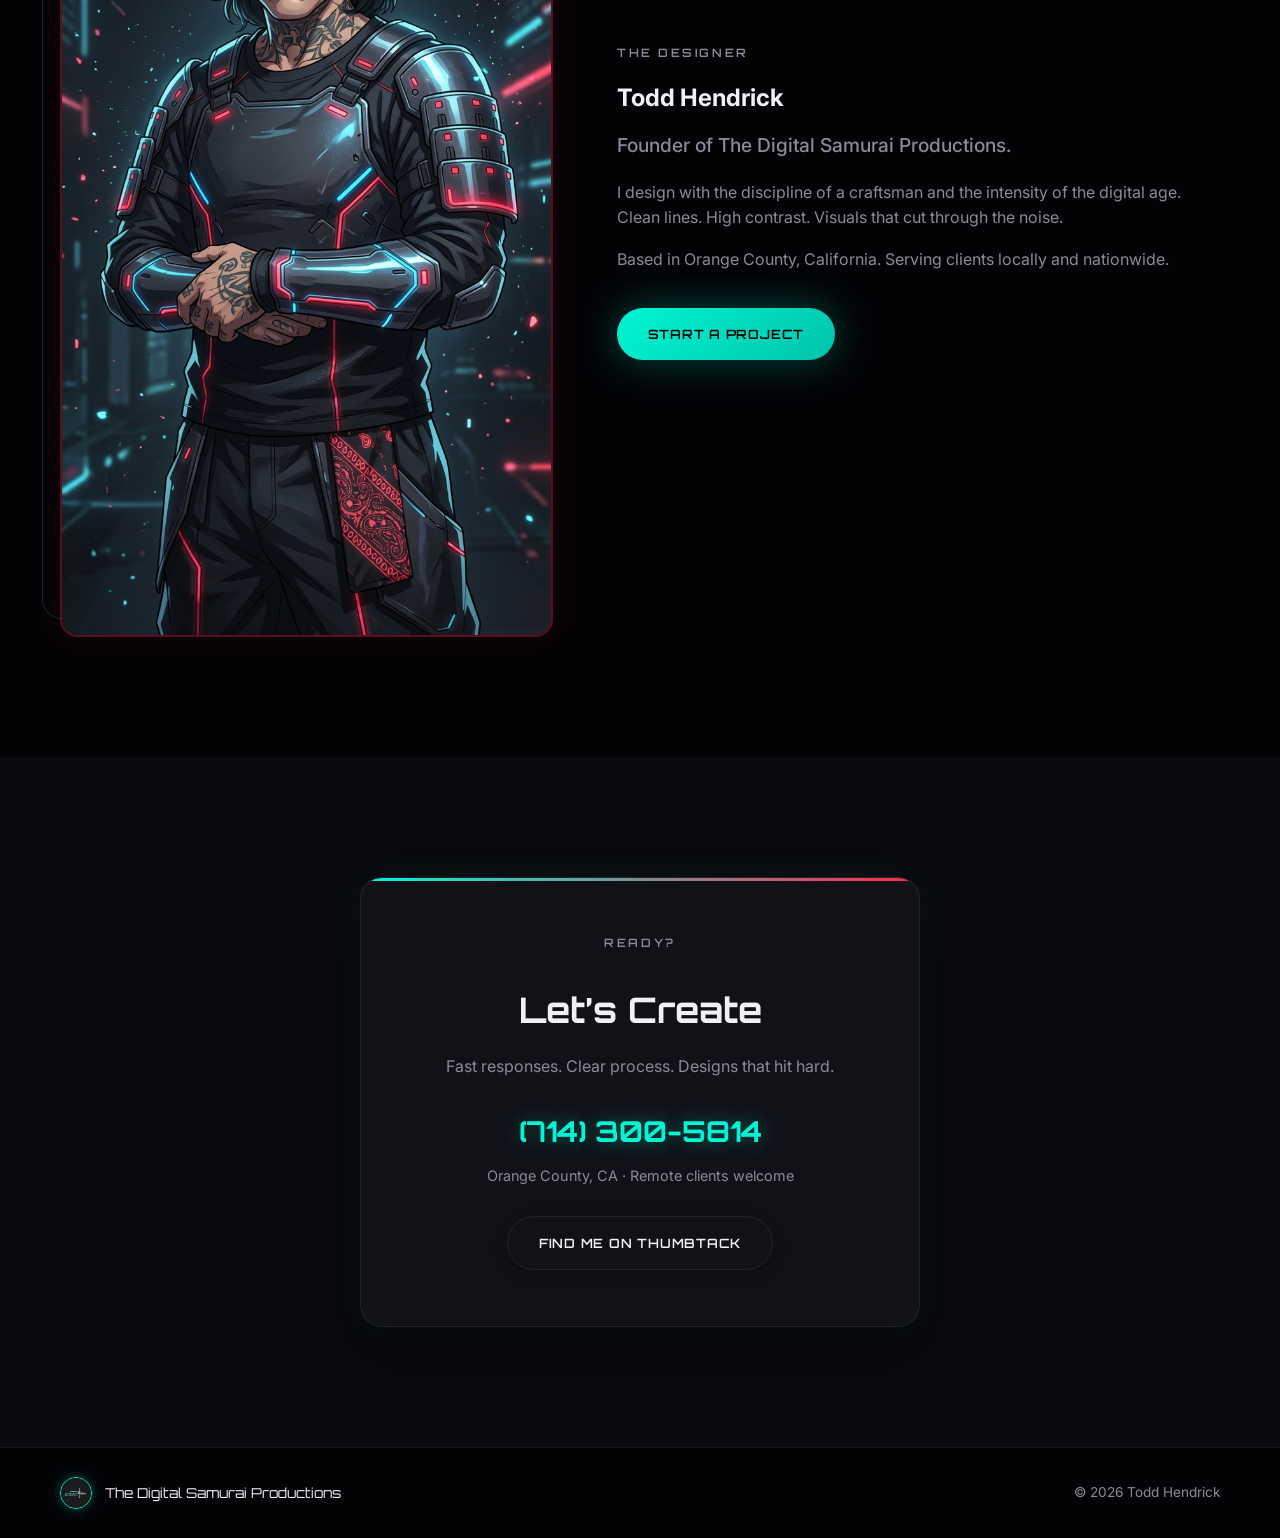
==== commit 6f164c88: "Add files via upload" ====
--- a/index.html
+++ b/index.html
@@ -4,7 +4,7 @@
   <meta charset="UTF-8" />
   <meta name="viewport" content="width=device-width, initial-scale=1.0" />
   <title>The Digital Samurai Productions</title>
-  <meta name="description" content="High-impact graphic design by Todd Hendrick. Cyberpunk precision. Samurai discipline." />
+  <meta name="description" content="Anime-inspired graphic design by Todd Hendrick. Precision. Intensity. Digital Samurai." />
   <link rel="icon" href="assets/images/logo.jpg" />
   <link rel="preconnect" href="https://fonts.googleapis.com" />
   <link rel="preconnect" href="https://fonts.gstatic.com" crossorigin />
@@ -12,13 +12,9 @@
   <link rel="stylesheet" href="styles.css" />
 </head>
 <body>
-  <!-- Particle Canvas -->
   <canvas id="particles"></canvas>
-
-  <!-- Custom Cursor Glow -->
   <div class="cursor-glow" id="cursor-glow"></div>
 
-  <!-- Header -->
   <header class="header" id="header">
     <div class="container nav">
       <a href="#home" class="logo">
@@ -27,15 +23,13 @@
       </a>
 
       <nav class="nav-menu" id="nav-menu">
-        <a href="#services" class="nav-link" data-text="Services">Services</a>
-        <a href="#work" class="nav-link" data-text="Work">Work</a>
-        <a href="#about" class="nav-link" data-text="About">About</a>
-        <a href="#contact" class="nav-link" data-text="Contact">Contact</a>
+        <a href="#services" class="nav-link">Services</a>
+        <a href="#work" class="nav-link">Work</a>
+        <a href="#about" class="nav-link">About</a>
+        <a href="#contact" class="nav-link">Contact</a>
       </nav>
 
-      <a href="tel:7143005814" class="cta-call">
-        <span>Call Now</span>
-      </a>
+      <a href="tel:7143005814" class="cta-call"><span>Call Now</span></a>
 
       <button class="burger" id="burger" aria-label="Menu">
         <span></span><span></span><span></span>
@@ -43,7 +37,6 @@
     </div>
   </header>
 
-  <!-- Mobile Overlay Menu -->
   <div class="mobile-menu" id="mobile-menu">
     <div class="mobile-links">
       <a href="#services" class="mobile-link">Services</a>
@@ -54,7 +47,6 @@
     </div>
   </div>
 
-  <!-- Hero -->
   <section class="hero" id="home">
     <div class="hero-bg-wrap">
       <img src="assets/images/hero-bg.jpg" alt="" class="hero-bg" />
@@ -68,7 +60,7 @@
           <span class="line">The Digital</span>
           <span class="line gradient">Samurai</span>
         </h1>
-        <p class="tagline reveal">Precision design with cyberpunk intensity.<br>Logos, branding & digital art that cut through the noise.</p>
+        <p class="tagline reveal">Anime-inspired design with cyberpunk intensity.<br>Logos, branding & digital art that cut through the noise.</p>
         <div class="hero-btns reveal">
           <a href="#work" class="btn btn-primary">
             <span>View Work</span>
@@ -93,7 +85,6 @@
     </div>
   </section>
 
-  <!-- Services -->
   <section class="section" id="services">
     <div class="container">
       <div class="section-header reveal">
@@ -143,7 +134,6 @@
     </div>
   </section>
 
-  <!-- Portfolio -->
   <section class="section dark" id="work">
     <div class="container">
       <div class="section-header reveal">
@@ -163,21 +153,20 @@
           <img src="assets/images/portfolio-2.jpg" alt="Tech Branding" />
           <div class="portfolio-overlay">
             <h3>Tech Branding</h3>
-            <p>Logo, packaging & presence</p>
+            <p>Logo & digital presence</p>
           </div>
         </article>
         <article class="portfolio-item reveal">
           <img src="assets/images/logo.jpg" alt="Primary Mark" />
           <div class="portfolio-overlay">
             <h3>Primary Mark</h3>
-            <p>Circuit Katana Logo</p>
+            <p>Circuit Blade Logo</p>
           </div>
         </article>
       </div>
     </div>
   </section>
 
-  <!-- About -->
   <section class="section" id="about">
     <div class="container about-grid">
       <div class="about-visual reveal">
@@ -197,7 +186,6 @@
     </div>
   </section>
 
-  <!-- Contact -->
   <section class="section dark" id="contact">
     <div class="container">
       <div class="contact-card reveal">
@@ -211,7 +199,6 @@
     </div>
   </section>
 
-  <!-- Footer -->
   <footer class="footer">
     <div class="container footer-inner">
       <div class="footer-brand">
@@ -222,7 +209,6 @@
     </div>
   </footer>
 
-  <!-- Sound Toggle -->
   <button class="sound-toggle" id="sound-toggle" title="Toggle sound">
     <span id="sound-icon">🔊</span>
   </button>
--- a/styles.css
+++ b/styles.css
@@ -30,8 +30,7 @@
 /* Custom Cursor */
 .cursor-glow {
   position: fixed;
-  width: 20px;
-  height: 20px;
+  width: 20px; height: 20px;
   border-radius: 50%;
   background: radial-gradient(circle, rgba(0,245,212,0.6), transparent 70%);
   pointer-events: none;
@@ -41,8 +40,7 @@
   mix-blend-mode: screen;
 }
 .cursor-glow.hover {
-  width: 50px;
-  height: 50px;
+  width: 50px; height: 50px;
   opacity: 0.8;
 }
 
@@ -60,7 +58,7 @@
   top: 0; left: 0; right: 0;
   z-index: 100;
   padding: 1.1rem 0;
-  background: rgba(3,3,6,0.75);
+  background: rgba(3,3,6,0.78);
   backdrop-filter: blur(20px);
   border-bottom: 1px solid var(--border);
   transition: padding 0.3s var(--ease);
@@ -103,10 +101,7 @@
   -webkit-text-fill-color: transparent;
 }
 
-.nav-menu {
-  display: flex;
-  gap: 2.2rem;
-}
+.nav-menu { display: flex; gap: 2.2rem; }
 .nav-link {
   position: relative;
   font-size: 0.9rem;
@@ -123,12 +118,8 @@
   background: linear-gradient(90deg, var(--cyan), var(--red));
   transition: width 0.35s var(--ease);
 }
-.nav-link:hover {
-  color: var(--text);
-}
-.nav-link:hover::after {
-  width: 100%;
-}
+.nav-link:hover { color: var(--text); }
+.nav-link:hover::after { width: 100%; }
 
 .cta-call {
   font-family: var(--font-d);
@@ -139,8 +130,6 @@
   border: 1px solid rgba(255,42,77,0.45);
   border-radius: 50px;
   color: var(--red);
-  position: relative;
-  overflow: hidden;
   transition: all 0.3s;
   box-shadow: 0 0 15px rgba(255,42,77,0.15);
 }
@@ -238,7 +227,7 @@
 .hero-bg {
   width: 100%; height: 100%;
   object-fit: cover;
-  opacity: 0.28;
+  opacity: 0.32;
   animation: slowZoom 25s ease-in-out infinite alternate;
 }
 @keyframes slowZoom {
@@ -340,10 +329,7 @@
   transform: translateY(-2px);
 }
 
-.hero-portrait {
-  display: flex;
-  justify-content: center;
-}
+.hero-portrait { display: flex; justify-content: center; }
 .portrait-frame {
   position: relative;
   width: min(380px, 92%);
@@ -509,9 +495,7 @@
   object-fit: cover;
   transition: transform 0.7s var(--ease);
 }
-.portfolio-item:hover img {
-  transform: scale(1.08);
-}
+.portfolio-item:hover img { transform: scale(1.08); }
 .portfolio-overlay {
   position: absolute;
   inset: 0;
@@ -523,9 +507,7 @@
   opacity: 0;
   transition: opacity 0.4s;
 }
-.portfolio-item:hover .portfolio-overlay {
-  opacity: 1;
-}
+.portfolio-item:hover .portfolio-overlay { opacity: 1; }
 .portfolio-overlay h3 {
   font-family: var(--font-d);
   font-size: 1.15rem;
@@ -543,9 +525,7 @@
   gap: 4rem;
   align-items: center;
 }
-.about-frame {
-  position: relative;
-}
+.about-frame { position: relative; }
 .about-frame img {
   border-radius: 18px;
   border: 2px solid rgba(255,42,77,0.35);
@@ -568,9 +548,7 @@
   color: var(--muted);
   margin-bottom: 1rem;
 }
-.about-content .btn {
-  margin-top: 1.2rem;
-}
+.about-content .btn { margin-top: 1.2rem; }
 
 /* Contact */
 .contact-card {
@@ -677,7 +655,7 @@
   box-shadow: 0 0 20px rgba(0,245,212,0.25);
 }
 
-/* Reveal Animation */
+/* Reveal */
 .reveal {
   opacity: 0;
   transform: translateY(40px);
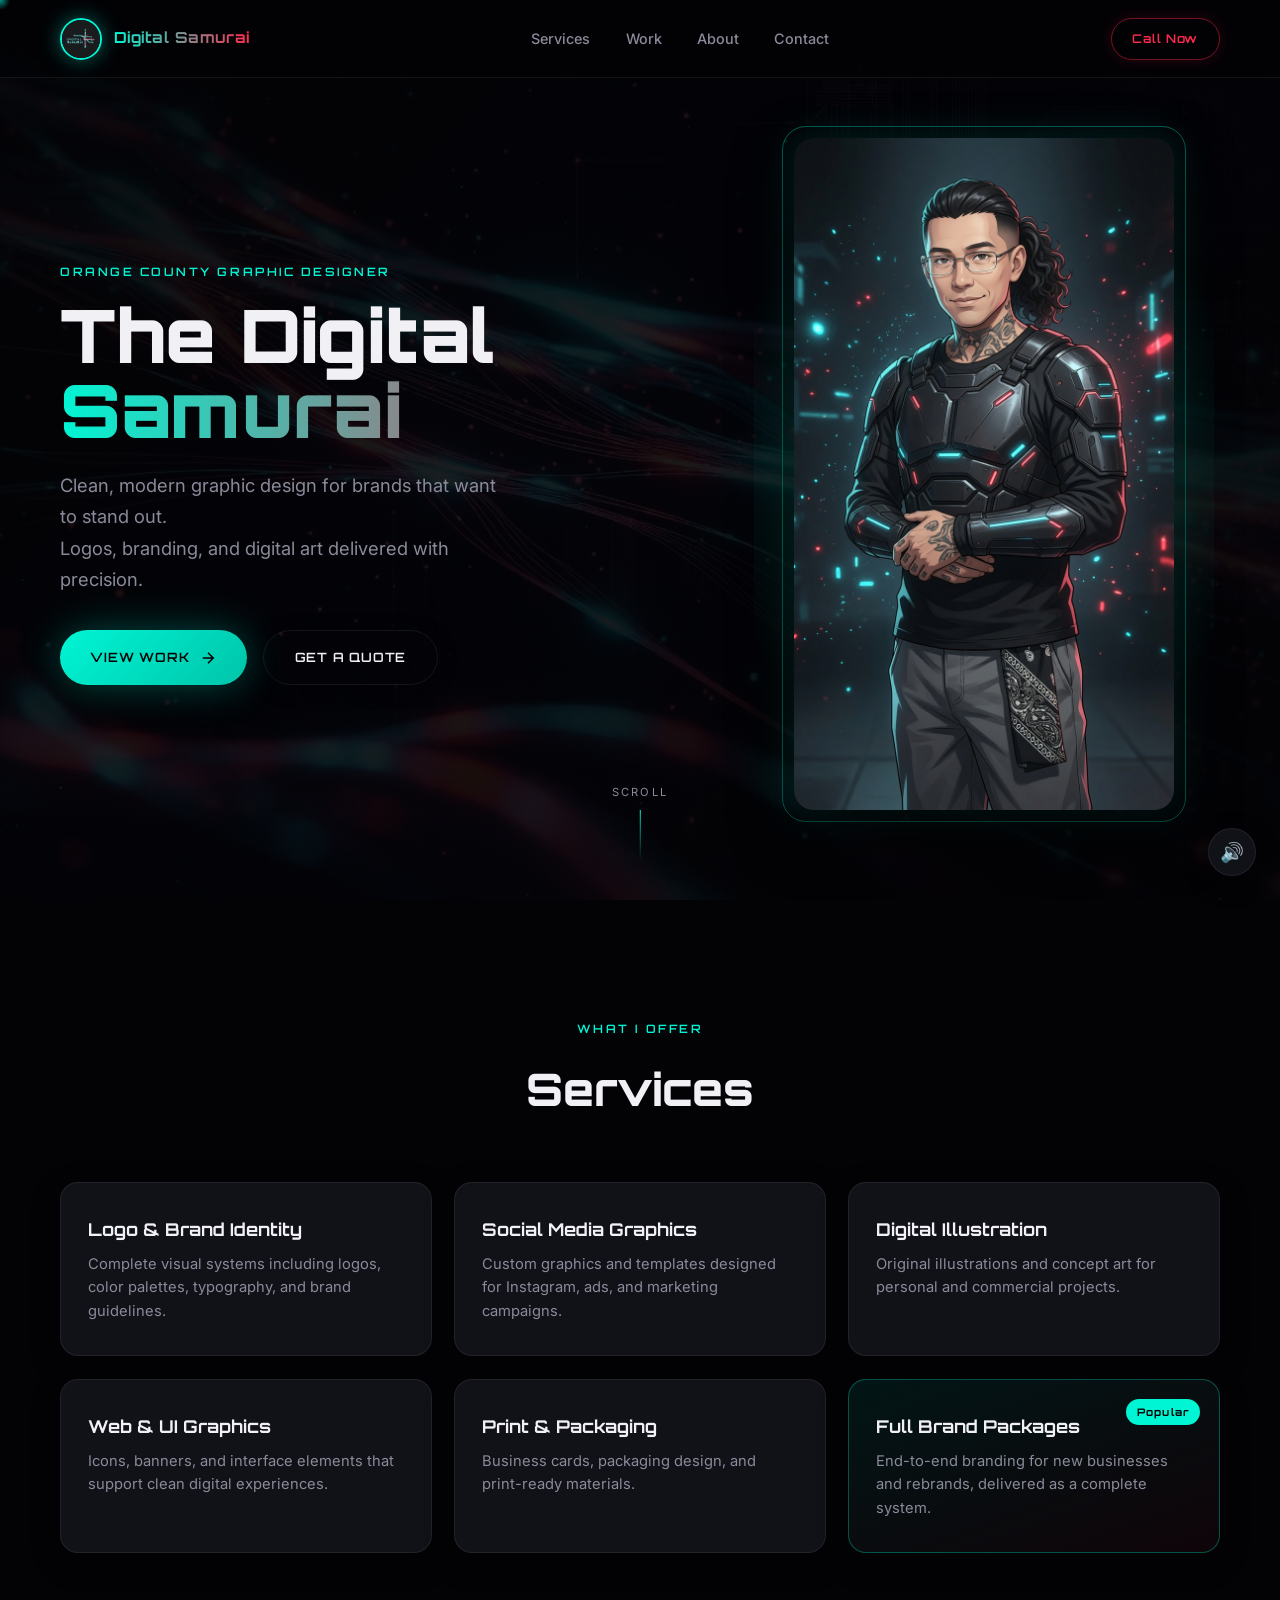
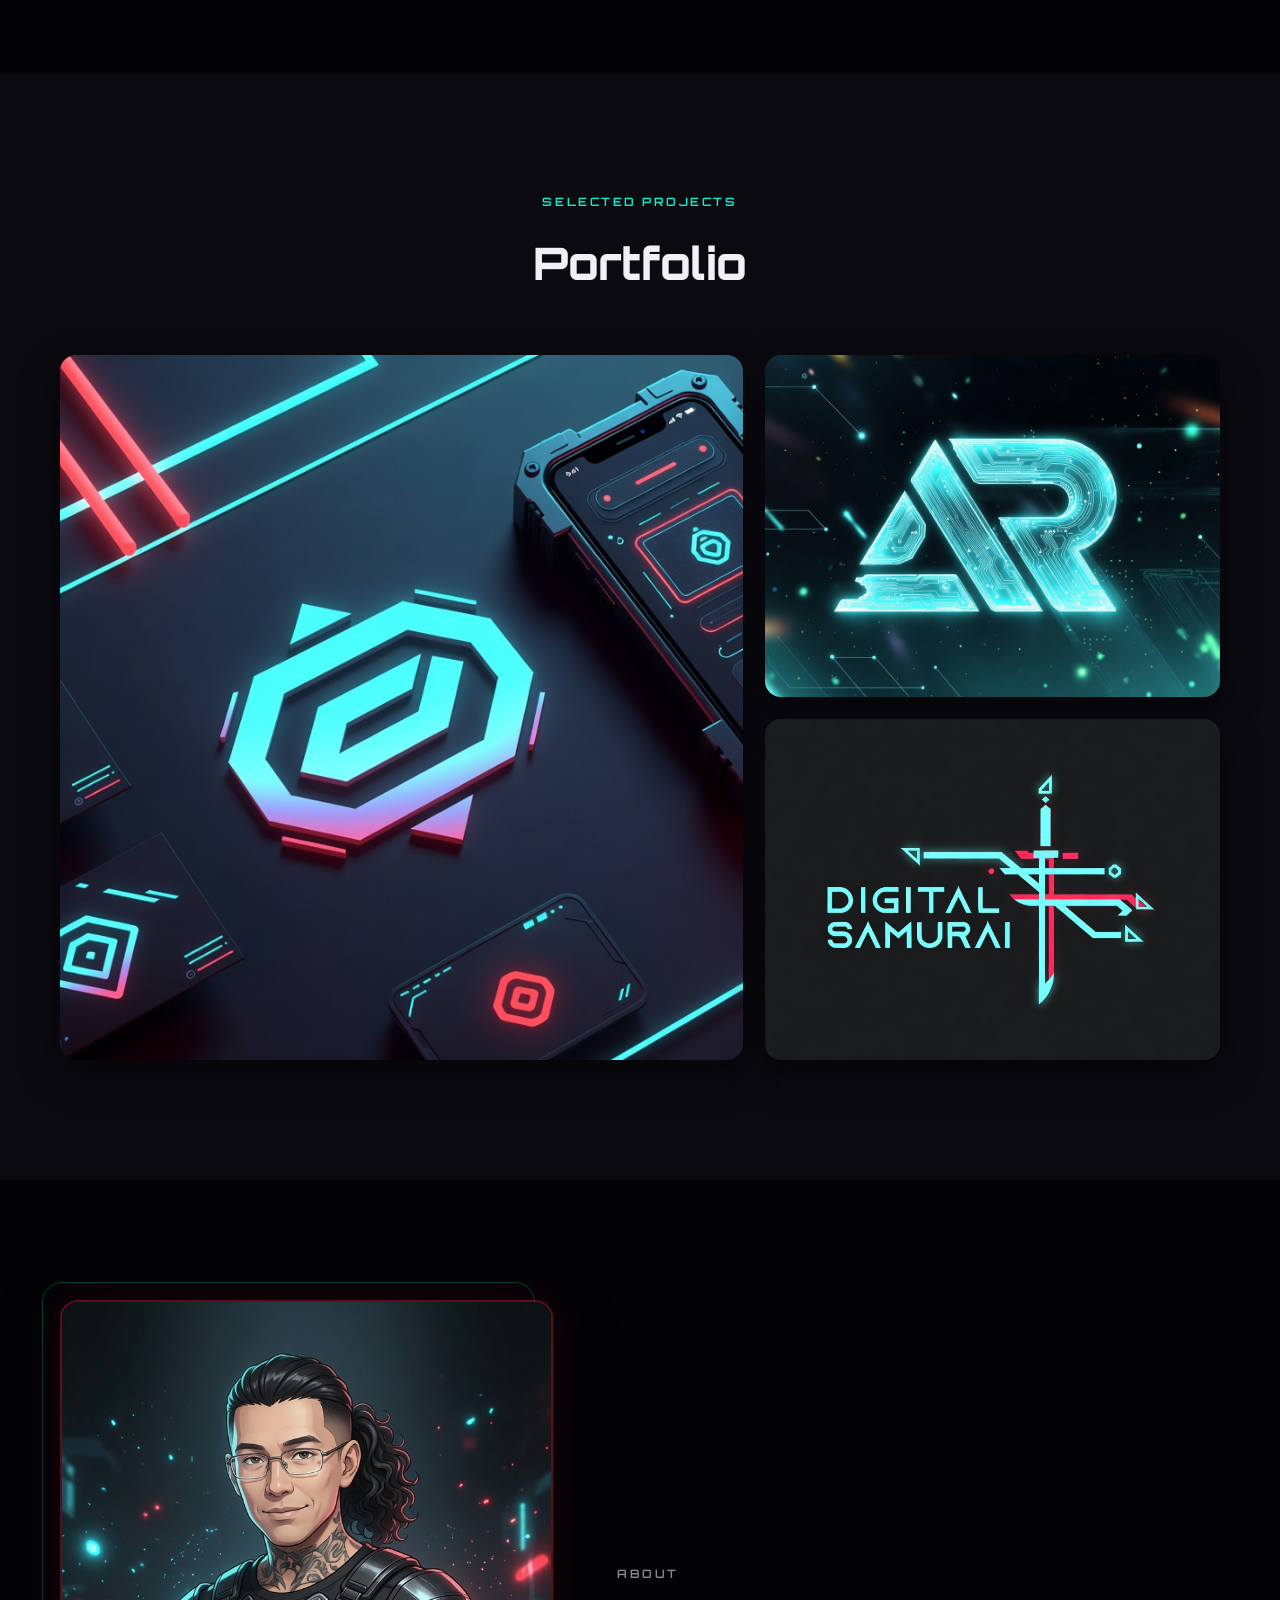
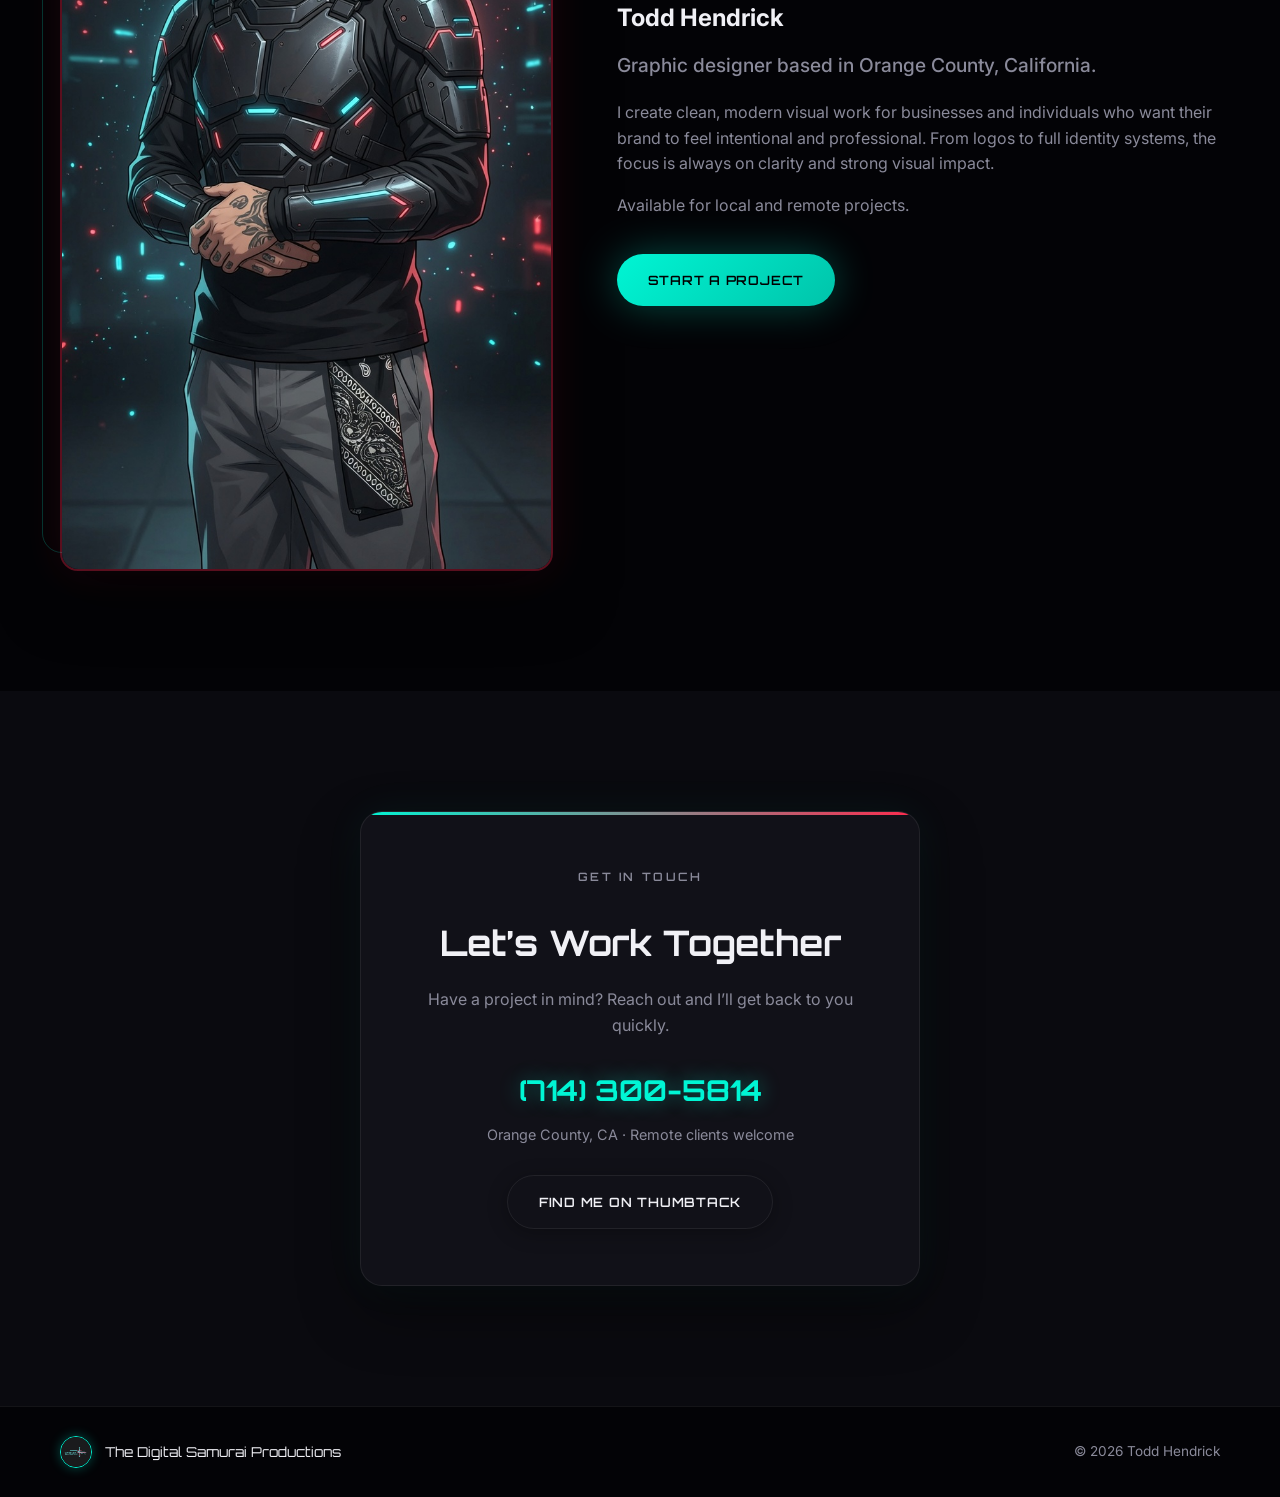
==== commit d6cb1a32: "Add files via upload" ====
--- a/index.html
+++ b/index.html
@@ -3,8 +3,8 @@
 <head>
   <meta charset="UTF-8" />
   <meta name="viewport" content="width=device-width, initial-scale=1.0" />
-  <title>The Digital Samurai Productions</title>
-  <meta name="description" content="Anime-inspired graphic design by Todd Hendrick. Precision. Intensity. Digital Samurai." />
+  <title>The Digital Samurai Productions | Graphic Design</title>
+  <meta name="description" content="Professional graphic design by Todd Hendrick. Logos, branding, and digital art. Based in Orange County, California." />
   <link rel="icon" href="assets/images/logo.jpg" />
   <link rel="preconnect" href="https://fonts.googleapis.com" />
   <link rel="preconnect" href="https://fonts.gstatic.com" crossorigin />
@@ -22,14 +22,14 @@
         <span class="logo-text">Digital Samurai</span>
       </a>
 
-      <nav class="nav-menu" id="nav-menu">
+      <nav class="nav-menu">
         <a href="#services" class="nav-link">Services</a>
         <a href="#work" class="nav-link">Work</a>
         <a href="#about" class="nav-link">About</a>
         <a href="#contact" class="nav-link">Contact</a>
       </nav>
 
-      <a href="tel:7143005814" class="cta-call"><span>Call Now</span></a>
+      <a href="tel:7143005814" class="cta-call">Call Now</a>
 
       <button class="burger" id="burger" aria-label="Menu">
         <span></span><span></span><span></span>
@@ -55,12 +55,12 @@
 
     <div class="container hero-grid">
       <div class="hero-text">
-        <p class="eyebrow reveal">Orange County · Graphic Designer</p>
+        <p class="eyebrow reveal">Orange County Graphic Designer</p>
         <h1 class="reveal">
           <span class="line">The Digital</span>
           <span class="line gradient">Samurai</span>
         </h1>
-        <p class="tagline reveal">Anime-inspired design with cyberpunk intensity.<br>Logos, branding & digital art that cut through the noise.</p>
+        <p class="tagline reveal">Clean, modern graphic design for brands that want to stand out.<br>Logos, branding, and digital art delivered with precision.</p>
         <div class="hero-btns reveal">
           <a href="#work" class="btn btn-primary">
             <span>View Work</span>
@@ -88,46 +88,40 @@
   <section class="section" id="services">
     <div class="container">
       <div class="section-header reveal">
-        <p class="eyebrow">What I Forge</p>
+        <p class="eyebrow">What I Offer</p>
         <h2>Services</h2>
       </div>
 
       <div class="services-grid">
         <article class="service-card reveal">
-          <div class="card-icon">刀</div>
           <h3>Logo & Brand Identity</h3>
-          <p>Complete systems that feel legendary — logos, color, type, guidelines.</p>
-          <div class="card-glow"></div>
-        </article>
-        <article class="service-card reveal">
-          <div class="card-icon">社</div>
-          <h3>Social & Marketing</h3>
-          <p>Scroll-stopping graphics and campaign assets built for engagement.</p>
-          <div class="card-glow"></div>
-        </article>
-        <article class="service-card reveal">
-          <div class="card-icon">絵</div>
+          <p>Complete visual systems including logos, color palettes, typography, and brand guidelines.</p>
+          <div class="card-glow"></div>
+        </article>
+        <article class="service-card reveal">
+          <h3>Social Media Graphics</h3>
+          <p>Custom graphics and templates designed for Instagram, ads, and marketing campaigns.</p>
+          <div class="card-glow"></div>
+        </article>
+        <article class="service-card reveal">
           <h3>Digital Illustration</h3>
-          <p>Custom concept art and high-impact digital pieces with edge.</p>
-          <div class="card-glow"></div>
-        </article>
-        <article class="service-card reveal">
-          <div class="card-icon">画</div>
+          <p>Original illustrations and concept art for personal and commercial projects.</p>
+          <div class="card-glow"></div>
+        </article>
+        <article class="service-card reveal">
           <h3>Web & UI Graphics</h3>
-          <p>Icons, heroes, and interface elements that elevate digital products.</p>
-          <div class="card-glow"></div>
-        </article>
-        <article class="service-card reveal">
-          <div class="card-icon">印</div>
+          <p>Icons, banners, and interface elements that support clean digital experiences.</p>
+          <div class="card-glow"></div>
+        </article>
+        <article class="service-card reveal">
           <h3>Print & Packaging</h3>
-          <p>Business cards, packaging, and physical pieces ready for production.</p>
+          <p>Business cards, packaging design, and print-ready materials.</p>
           <div class="card-glow"></div>
         </article>
         <article class="service-card featured reveal">
-          <div class="badge">Signature</div>
-          <div class="card-icon">全</div>
+          <div class="badge">Popular</div>
           <h3>Full Brand Packages</h3>
-          <p>End-to-end identity systems for brands that want to launch strong.</p>
+          <p>End-to-end branding for new businesses and rebrands, delivered as a complete system.</p>
           <div class="card-glow"></div>
         </article>
       </div>
@@ -137,30 +131,30 @@
   <section class="section dark" id="work">
     <div class="container">
       <div class="section-header reveal">
-        <p class="eyebrow">Selected Work</p>
+        <p class="eyebrow">Selected Projects</p>
         <h2>Portfolio</h2>
       </div>
 
       <div class="portfolio-grid">
         <article class="portfolio-item large reveal">
-          <img src="assets/images/portfolio-1.jpg" alt="Brand Identity" />
+          <img src="assets/images/portfolio-1.jpg" alt="Brand Identity Work" />
           <div class="portfolio-overlay">
             <h3>Brand Identity Systems</h3>
-            <p>Full logo suites, mockups & digital applications</p>
+            <p>Logo suites, mockups, and applications</p>
           </div>
         </article>
         <article class="portfolio-item reveal">
           <img src="assets/images/portfolio-2.jpg" alt="Tech Branding" />
           <div class="portfolio-overlay">
             <h3>Tech Branding</h3>
-            <p>Logo & digital presence</p>
+            <p>Logo and digital presence</p>
           </div>
         </article>
         <article class="portfolio-item reveal">
           <img src="assets/images/logo.jpg" alt="Primary Mark" />
           <div class="portfolio-overlay">
             <h3>Primary Mark</h3>
-            <p>Circuit Blade Logo</p>
+            <p>Logo exploration</p>
           </div>
         </article>
       </div>
@@ -176,11 +170,11 @@
         </div>
       </div>
       <div class="about-content reveal">
-        <p class="eyebrow">The Designer</p>
+        <p class="eyebrow">About</p>
         <h2>Todd Hendrick</h2>
-        <p class="lead">Founder of The Digital Samurai Productions.</p>
-        <p>I design with the discipline of a craftsman and the intensity of the digital age. Clean lines. High contrast. Visuals that cut through the noise.</p>
-        <p>Based in Orange County, California. Serving clients locally and nationwide.</p>
+        <p class="lead">Graphic designer based in Orange County, California.</p>
+        <p>I create clean, modern visual work for businesses and individuals who want their brand to feel intentional and professional. From logos to full identity systems, the focus is always on clarity and strong visual impact.</p>
+        <p>Available for local and remote projects.</p>
         <a href="#contact" class="btn btn-primary">Start a Project</a>
       </div>
     </div>
@@ -189,9 +183,9 @@
   <section class="section dark" id="contact">
     <div class="container">
       <div class="contact-card reveal">
-        <p class="eyebrow">Ready?</p>
-        <h2>Let’s Create</h2>
-        <p>Fast responses. Clear process. Designs that hit hard.</p>
+        <p class="eyebrow">Get in Touch</p>
+        <h2>Let’s Work Together</h2>
+        <p>Have a project in mind? Reach out and I’ll get back to you quickly.</p>
         <a href="tel:7143005814" class="phone-link">(714) 300-5814</a>
         <p class="location">Orange County, CA · Remote clients welcome</p>
         <a href="https://www.thumbtack.com" target="_blank" rel="noopener" class="btn btn-ghost">Find me on Thumbtack</a>
